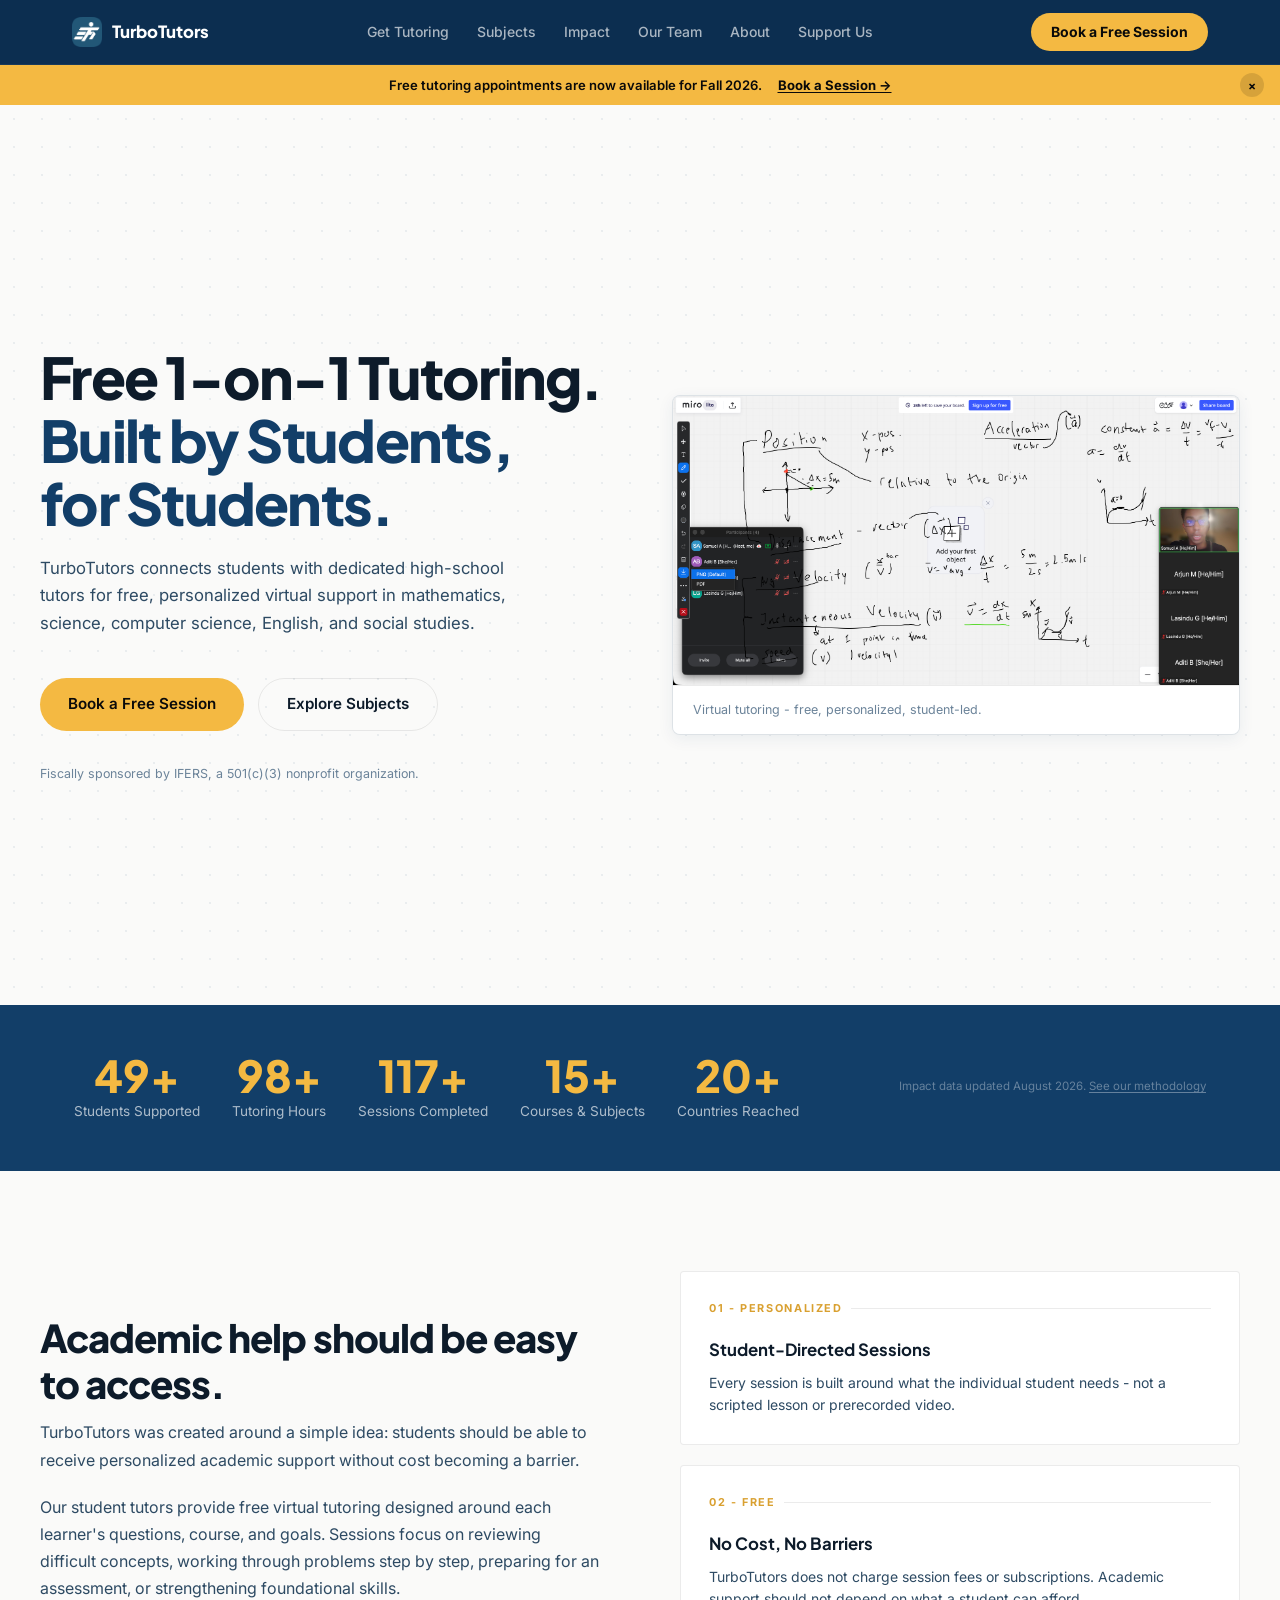
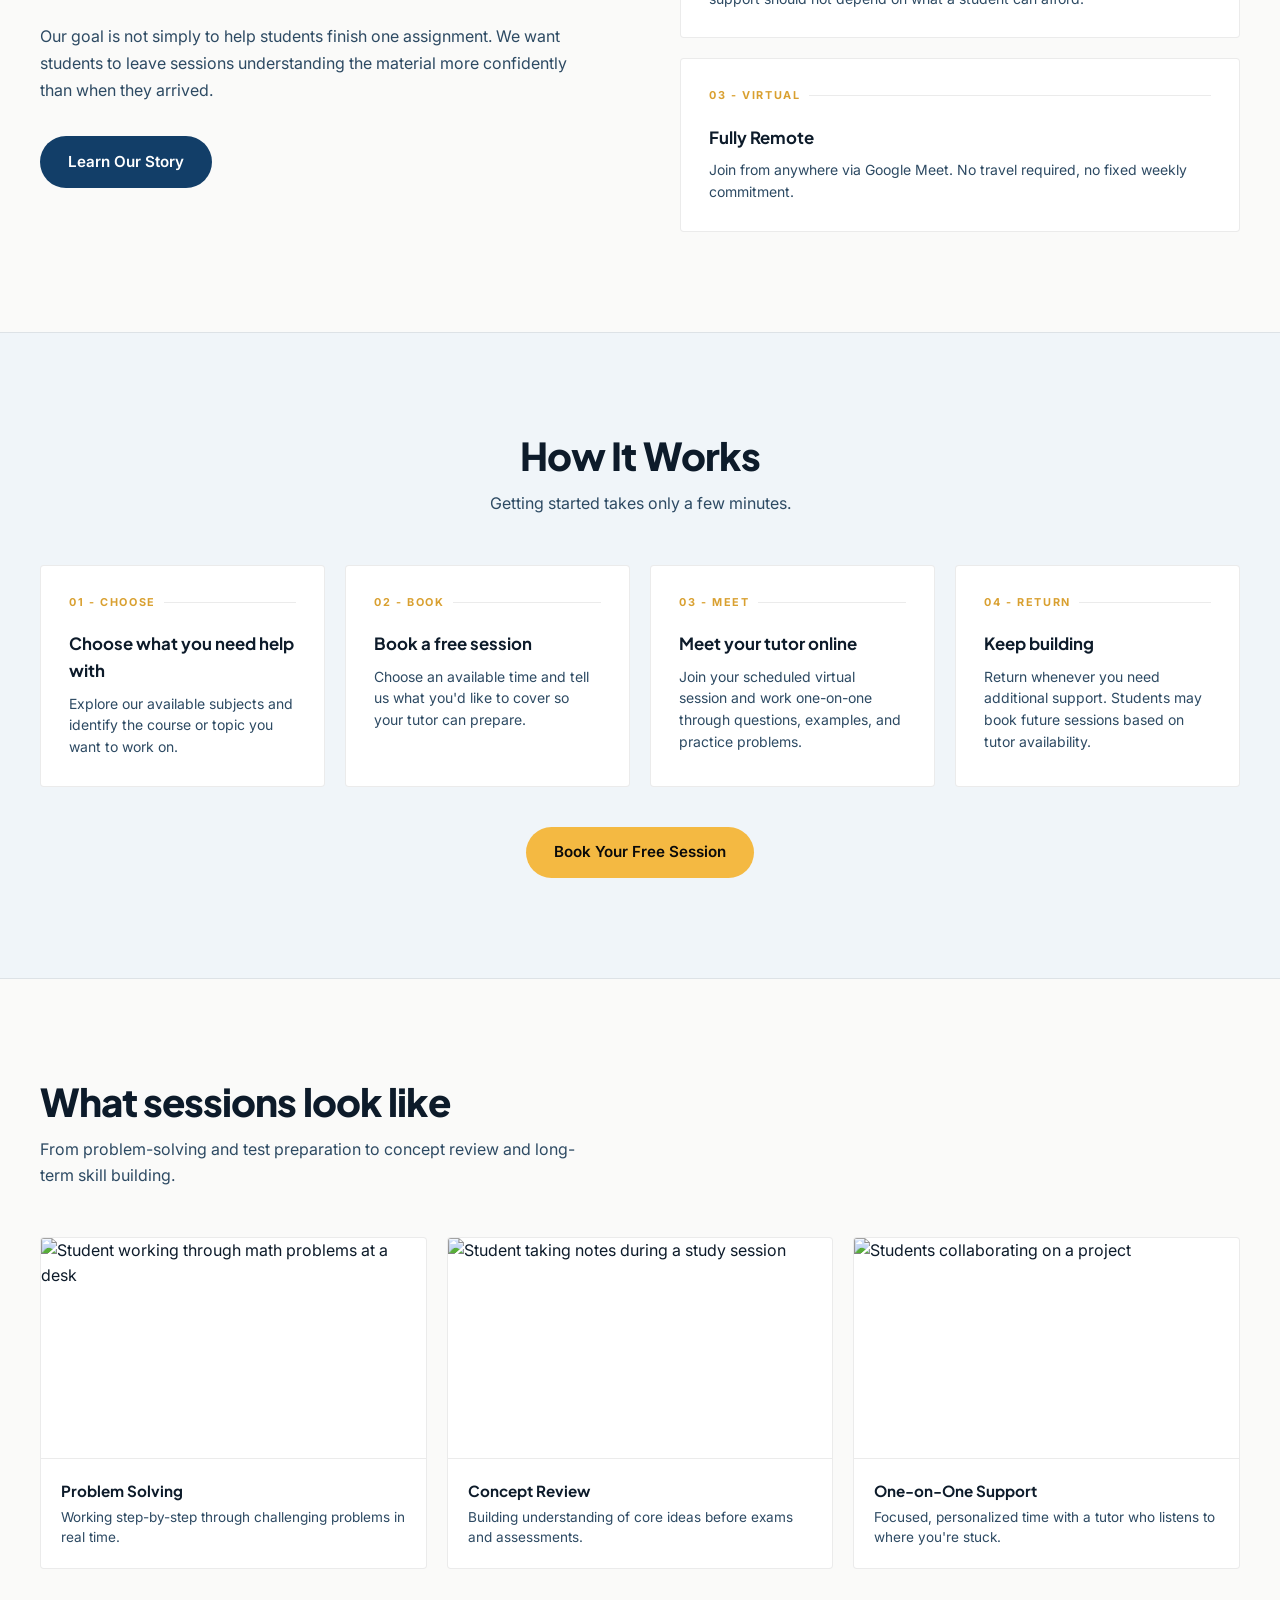
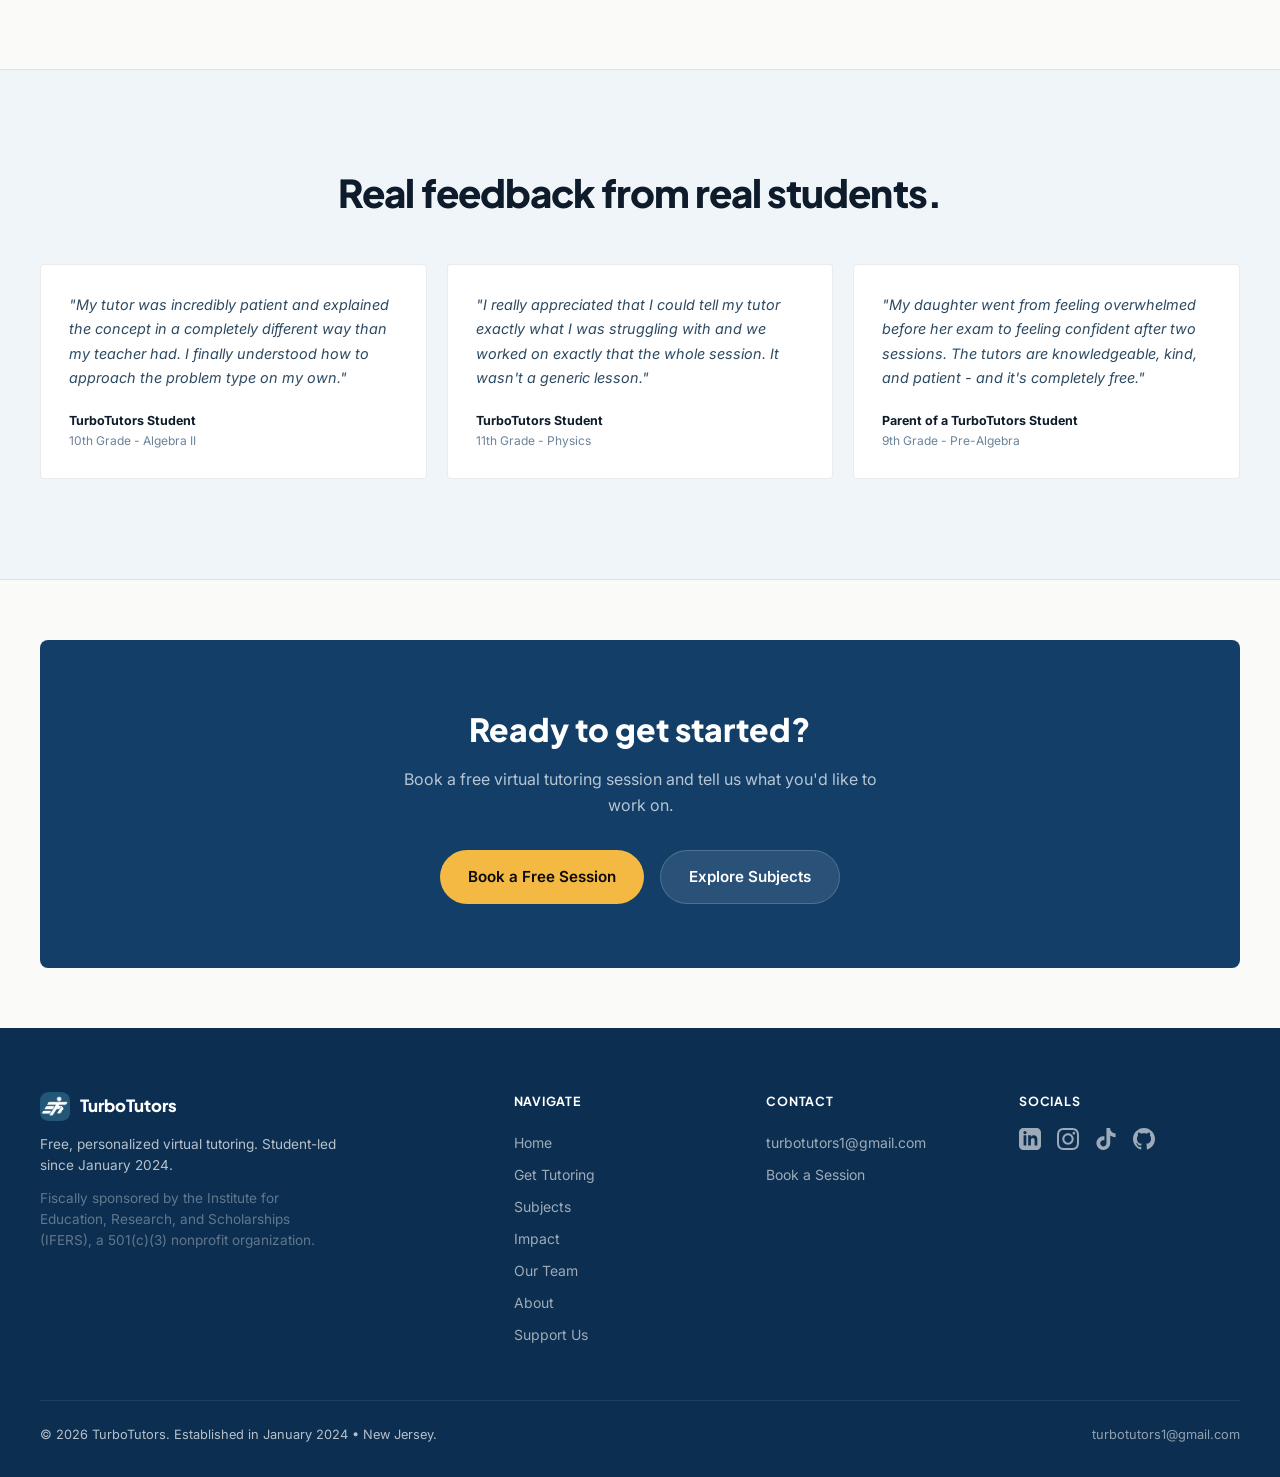
==== index.html @ b07632e7 "feat: update home page" ====
<!DOCTYPE html>
<html lang="en">

<head>
  <meta charset="UTF-8" />
  <meta name="viewport" content="width=device-width, initial-scale=1.0" />
  <title>TurboTutors - Free 1-on-1 Virtual Tutoring for Students</title>
  <meta name="description"
    content="TurboTutors connects students with dedicated high-school tutors for free, personalized virtual support in math, science, CS, English, and social studies. Book a free session today." />
  <link rel="stylesheet" href="styles.css" />
  <link rel="icon" type="image/png" href="logo-rounded.png" />
  <meta name="robots" content="index, follow, max-image-preview:large" />
  <link rel="canonical" href="https://turbotutors.vercel.app/" />
  <meta property="og:title" content="TurboTutors - Free 1-on-1 Virtual Tutoring for Students" />
  <meta property="og:description"
    content="TurboTutors connects students with dedicated high-school tutors for free, personalized virtual support in math, science, CS, English, and social studies. Book a free session today." />
  <meta property="og:url" content="https://turbotutors.vercel.app/" />
  <meta property="og:type" content="website" />
  <meta property="og:image" content="https://turbotutors.vercel.app/logo-rounded.png" />
  <meta name="twitter:card" content="summary" />
  <meta name="twitter:title" content="TurboTutors - Free 1-on-1 Virtual Tutoring for Students" />
  <meta name="twitter:description"
    content="TurboTutors connects students with dedicated high-school tutors for free, personalized virtual support in math, science, CS, English, and social studies. Book a free session today." />
  <meta name="twitter:image" content="https://turbotutors.vercel.app/logo-rounded.png" />
  <meta name="keywords"
    content="free tutoring, virtual tutoring, math tutor, science tutor, student-led tutoring, TurboTutors, non-profit tutoring" />
  <script type="application/ld+json">
  {
    "@context": "https://schema.org",
    "@type": "EducationalOrganization",
    "name": "TurboTutors",
    "url": "https://turbotutors.vercel.app",
    "logo": "https://turbotutors.vercel.app/logo-rounded.png",
    "description": "Free 1-on-1 Virtual Tutoring for Students"
  }
  </script>
  <meta name="google-site-verification" content="ZS9qT9Q0eaQe0GyUdbL14xlJrhSv3LWljfJ9KugIZxM" />
</head>

<body>
  <a href="#main" class="skip-link">Skip to content</a>

  <main id="main">

    <section class="hero">
      <div class="hero-bg-dots" aria-hidden="true"></div>
      <div class="hero-inner container">
        <div class="hero-text-wrap">
          <div class="hero-label">New Jersey &middot; Est. 2024 &middot; Free &middot; Virtual</div>
          <h1 class="hero-title">
            Free 1-on-1 Tutoring.<br>
            <em>Built by Students,<br>for Students.</em>
          </h1>
          <p class="hero-sub">
            TurboTutors connects students with dedicated high-school tutors for free, personalized virtual support in
            mathematics, science, computer science, English, and social studies.
          </p>
          <div class="hero-btns">
            <a href="get-tutoring.html" class="btn btn-primary" id="hero-book-btn">Book a Free Session</a>
            <a href="subjects.html" class="btn btn-outline" id="hero-subjects-btn">Explore Subjects</a>
          </div>
          <p class="hero-trust">
            Fiscally sponsored by IFERS, a 501(c)(3) nonprofit organization.
          </p>
        </div>
        <div class="reveal reveal-delay-1">
          <div class="hero-single-frame">
            <img src="assets/tutoring/tutoring.jpg" alt="Virtual tutoring session" />
            <div class="hero-image-caption">Virtual tutoring - free, personalized, student-led.</div>
          </div>
        </div>
      </div>
    </section>

    <section class="stats-strip" aria-label="Impact statistics">
      <div class="container">
        <div style="display:flex;justify-content:space-around;flex-wrap:wrap;gap:2rem;">
          <div class="stat-item">
            <div class="stat-num" data-target="50" data-suffix="+">50+</div>
            <div class="stat-label">Students Supported</div>
          </div>
          <div class="stat-item">
            <div class="stat-num" data-target="100" data-suffix="+">100+</div>
            <div class="stat-label">Tutoring Hours</div>
          </div>
          <div class="stat-item">
            <div class="stat-num" data-target="120" data-suffix="+">120+</div>
            <div class="stat-label">Sessions Completed</div>
          </div>
          <div class="stat-item">
            <div class="stat-num" data-target="15" data-suffix="+">15+</div>
            <div class="stat-label">Courses &amp; Subjects</div>
          </div>
          <div class="stat-item">
            <div class="stat-num" data-target="20" data-suffix="+">20+</div>
            <div class="stat-label">Countries Reached</div>
          </div>
        </div>
        <p class="stats-updated">Impact data updated August 2026. <a href="impact.html">See our methodology</a></p>
      </div>
    </section>

    <section class="section" aria-labelledby="mission-title">
      <div class="container">
        <div style="display:grid;grid-template-columns:1fr 1fr;gap:5rem;align-items:center;">
          <div class="reveal">
            <div class="section-label">Our Mission</div>
            <h2 class="section-title" id="mission-title">Academic help should be easy to access.</h2>
            <p style="color:var(--text-2);margin-bottom:1.25rem;line-height:1.7;">
              TurboTutors was created around a simple idea: students should be able to receive personalized academic
              support without cost becoming a barrier.
            </p>
            <p style="color:var(--text-2);margin-bottom:1.25rem;line-height:1.7;">
              Our student tutors provide free virtual tutoring designed around each learner's questions, course, and
              goals. Sessions focus on reviewing difficult concepts, working through problems step by step, preparing
              for an assessment, or strengthening foundational skills.
            </p>
            <p style="color:var(--text-2);margin-bottom:2rem;line-height:1.7;">
              Our goal is not simply to help students finish one assignment. We want students to leave sessions
              understanding the material more confidently than when they arrived.
            </p>
            <a href="about.html" class="btn btn-dark" id="mission-about-btn">Learn Our Story</a>
          </div>
          <div class="reveal reveal-delay-1" style="display:flex;flex-direction:column;gap:1.25rem;">
            <div class="card">
              <div class="card-num-header">01 - Personalized</div>
              <h3>Student-Directed Sessions</h3>
              <p>Every session is built around what the individual student needs - not a scripted lesson or prerecorded
                video.</p>
            </div>
            <div class="card">
              <div class="card-num-header">02 - Free</div>
              <h3>No Cost, No Barriers</h3>
              <p>TurboTutors does not charge session fees or subscriptions. Academic support should not depend on what a
                student can afford.</p>
            </div>
            <div class="card">
              <div class="card-num-header">03 - Virtual</div>
              <h3>Fully Remote</h3>
              <p>Join from anywhere via Google Meet. No travel required, no fixed weekly commitment.</p>
            </div>
          </div>
        </div>
      </div>
    </section>

    <section class="section"
      style="background:var(--surface);border-top:1px solid var(--border);border-bottom:1px solid var(--border);"
      aria-labelledby="how-title">
      <div class="container">
        <div class="section-header center reveal">
          <div class="section-label">Process</div>
          <h2 class="section-title" id="how-title">How It Works</h2>
          <p class="section-sub">Getting started takes only a few minutes.</p>
        </div>
        <div class="cards-grid">
          <div class="card reveal">
            <div class="card-num-header">01 - Choose</div>
            <h3>Choose what you need help with</h3>
            <p>Explore our available subjects and identify the course or topic you want to work on.</p>
          </div>
          <div class="card reveal reveal-delay-1">
            <div class="card-num-header">02 - Book</div>
            <h3>Book a free session</h3>
            <p>Choose an available time and tell us what you'd like to cover so your tutor can prepare.</p>
          </div>
          <div class="card reveal reveal-delay-2">
            <div class="card-num-header">03 - Meet</div>
            <h3>Meet your tutor online</h3>
            <p>Join your scheduled virtual session and work one-on-one through questions, examples, and practice
              problems.</p>
          </div>
          <div class="card reveal reveal-delay-3">
            <div class="card-num-header">04 - Return</div>
            <h3>Keep building</h3>
            <p>Return whenever you need additional support. Students may book future sessions based on tutor
              availability.</p>
          </div>
        </div>
        <div style="text-align:center;margin-top:2.5rem;" class="reveal">
          <a href="get-tutoring.html" class="btn btn-primary" id="how-book-btn">Book Your Free Session</a>
        </div>
      </div>
    </section>

    <section class="section" aria-labelledby="gallery-title">
      <div class="container">
        <div class="section-header reveal">
          <div class="section-label">Learning in Action</div>
          <h2 class="section-title" id="gallery-title">What sessions look like</h2>
          <p class="section-sub">From problem-solving and test preparation to concept review and long-term skill
            building.</p>
        </div>
        <div class="gallery-grid">
          <div class="gallery-item reveal">
            <img src="https://images.unsplash.com/photo-1503676260728-1c00da094a0b?w=700&q=80&fit=crop"
              alt="Student working through math problems at a desk" />
            <div class="gallery-caption">
              <h4>Problem Solving</h4>
              <p>Working step-by-step through challenging problems in real time.</p>
            </div>
          </div>
          <div class="gallery-item reveal reveal-delay-1">
            <img src="https://images.unsplash.com/photo-1434030216411-0b793f4b4173?w=700&q=80&fit=crop"
              alt="Student taking notes during a study session" />
            <div class="gallery-caption">
              <h4>Concept Review</h4>
              <p>Building understanding of core ideas before exams and assessments.</p>
            </div>
          </div>
          <div class="gallery-item reveal reveal-delay-2">
            <img src="https://images.unsplash.com/photo-1571019613454-1cb2f99b2d8b?w=700&q=80&fit=crop"
              alt="Students collaborating on a project" />
            <div class="gallery-caption">
              <h4>One-on-One Support</h4>
              <p>Focused, personalized time with a tutor who listens to where you're stuck.</p>
            </div>
          </div>
        </div>
      </div>
    </section>

    <section class="section"
      style="background:var(--surface);border-top:1px solid var(--border);border-bottom:1px solid var(--border);"
      aria-labelledby="testimonials-title">
      <div class="container">
        <div class="section-header center reveal">
          <div class="section-label">What Students Say</div>
          <h2 class="section-title" id="testimonials-title">Real feedback from real students.</h2>
        </div>
        <div style="display:grid;grid-template-columns:repeat(auto-fill,minmax(300px,1fr));gap:1.25rem;">
          <div class="card reveal">
            <p style="font-size:0.9rem;color:var(--text-2);line-height:1.7;font-style:italic;margin-bottom:1.25rem;">"My
              tutor was incredibly patient and explained the concept in a completely different way than my teacher had.
              I finally understood how to approach the problem type on my own."</p>
            <div style="font-size:0.78rem;font-weight:700;color:var(--text);">TurboTutors Student</div>
            <div style="font-size:0.75rem;color:var(--text-muted);">10th Grade - Algebra II</div>
          </div>
          <div class="card reveal reveal-delay-1">
            <p style="font-size:0.9rem;color:var(--text-2);line-height:1.7;font-style:italic;margin-bottom:1.25rem;">"I
              really appreciated that I could tell my tutor exactly what I was struggling with and we worked on exactly
              that the whole session. It wasn't a generic lesson."</p>
            <div style="font-size:0.78rem;font-weight:700;color:var(--text);">TurboTutors Student</div>
            <div style="font-size:0.75rem;color:var(--text-muted);">11th Grade - Physics</div>
          </div>
          <div class="card reveal reveal-delay-2">
            <p style="font-size:0.9rem;color:var(--text-2);line-height:1.7;font-style:italic;margin-bottom:1.25rem;">"My
              daughter went from feeling overwhelmed before her exam to feeling confident after two sessions. The tutors
              are knowledgeable, kind, and patient - and it's completely free."</p>
            <div style="font-size:0.78rem;font-weight:700;color:var(--text);">Parent of a TurboTutors Student</div>
            <div style="font-size:0.75rem;color:var(--text-muted);">9th Grade - Pre-Algebra</div>
          </div>
        </div>
      </div>
    </section>

    <section class="section-sm" aria-labelledby="cta-title">
      <div class="container">
        <div class="cta-banner reveal">
          <h2 id="cta-title">Ready to get started?</h2>
          <p>Book a free virtual tutoring session and tell us what you'd like to work on.</p>
          <div style="display:flex;gap:1rem;justify-content:center;flex-wrap:wrap;">
            <a href="get-tutoring.html" class="btn btn-primary" id="cta-book-btn">Book a Free Session</a>
            <a href="subjects.html" class="btn btn-ghost" id="cta-subjects-btn">Explore Subjects</a>
          </div>
        </div>
      </div>
    </section>

  </main>

  <script src="components.js" defer></script>
</body>

</html>
---- styles.css ----
@import url('https://fonts.googleapis.com/css2?family=Inter:wght@300;400;500;600;700&family=Plus+Jakarta+Sans:ital,wght@0,400;0,500;0,600;0,700;0,800;1,400&display=swap');

:root {
  --bg:          #FAFAF9;
  --bg-card:     #FFFFFF;
  --bg-nav:      #0C2E50;
  --surface:     #F0F5F9;
  --border:      rgba(0,0,0,0.08);
  --text:        #0D1B2A;
  --text-2:      #2D4A63;
  --text-muted:  #6B8399;
  --accent:      #F4B942;
  --accent-dark: #D9A030;
  --accent-bg:   rgba(244,185,66,0.10);
  --navy:        #123E68;
  --navy-dark:   #0C2E50;
  --blue:        #286583;
  --nav-text:    #FFFFFF;
  --nav-link:    rgba(255,255,255,0.65);
  --shadow-sm:   0 1px 3px rgba(18,62,104,0.04);
  --shadow-md:   0 4px 16px rgba(18,62,104,0.07);
  --radius-sm:   4px;
  --radius-md:   6px;
  --radius-lg:   8px;
  --radius-pill: 999px;
  --ease:        cubic-bezier(0.16,1,0.3,1);
  --font-head:   'Plus Jakarta Sans', system-ui, sans-serif;
  --font-body:   'Inter', system-ui, sans-serif;
}

*,*::before,*::after { box-sizing: border-box; margin: 0; padding: 0; }
html { scroll-behavior: smooth; -webkit-font-smoothing: antialiased; }
body {
  font-family: var(--font-body);
  background: var(--bg);
  color: var(--text);
  line-height: 1.6;
  overflow-x: hidden;
}
img { display: block; max-width: 100%; }
a { color: inherit; text-decoration: none; }
button { font-family: inherit; cursor: pointer; border: none; background: none; }
ul { list-style: none; }

::selection { background: var(--accent); color: #fff; }

::-webkit-scrollbar { width: 6px; }
::-webkit-scrollbar-track { background: var(--bg); }
::-webkit-scrollbar-thumb { background: var(--surface); border-radius: 6px; }

.skip-link {
  position: absolute; top: -999px; left: 20px;
  background: var(--accent); color: #fff;
  padding: 0.6rem 1.2rem; border-radius: var(--radius-sm);
  font-weight: 600; z-index: 9999;
}
.skip-link:focus { top: 16px; }

.announce-banner {
  background: var(--accent); color: #0A0A0A;
  text-align: center; padding: 0.6rem 2rem;
  font-size: 0.82rem; font-weight: 600;
  display: flex; align-items: center; justify-content: center; gap: 1rem;
  position: relative; z-index: 200;
}
.announce-banner a {
  color: #0A0A0A; text-decoration: underline; text-underline-offset: 2px;
  font-weight: 700;
}
.announce-banner-close {
  position: absolute; right: 1rem;
  width: 24px; height: 24px; border-radius: 50%;
  background: rgba(0,0,0,0.12);
  display: flex; align-items: center; justify-content: center;
  font-size: 0.75rem; cursor: pointer; border: none;
  color: #0A0A0A; font-weight: 700;
  transition: background 0.2s;
}
.announce-banner-close:hover { background: rgba(0,0,0,0.22); }
.announce-banner.hidden { display: none; }

header {
  position: sticky; top: 0; z-index: 100;
  background: var(--bg-nav);
  border-bottom: 1px solid rgba(255,255,255,0.06);
}
.nav-inner {
  max-width: 1200px; margin: 0 auto;
  padding: 0 2rem;
  height: 64px;
  display: flex; align-items: center; justify-content: space-between; gap: 2rem;
}
.logo {
  display: flex; align-items: center; gap: 10px;
  font-family: var(--font-head); font-weight: 800; font-size: 1.05rem;
  color: var(--nav-text);
}
.logo img { width: 30px; height: 30px; object-fit: contain; }

.nav-links {
  display: flex; align-items: center; gap: 1.75rem;
}
.nav-links a {
  color: var(--nav-link); font-size: 0.875rem; font-weight: 500;
  transition: color 0.2s;
}
.nav-links a:hover, .nav-links a.active { color: var(--nav-text); }

.nav-actions { display: flex; align-items: center; gap: 0.75rem; }

.btn-nav {
  padding: 0.5rem 1.25rem;
  background: var(--accent); color: #0A0A0A;
  border-radius: var(--radius-pill);
  font-size: 0.875rem; font-weight: 700;
  transition: background 0.2s, transform 0.2s var(--ease);
}
.btn-nav:hover { background: var(--accent-dark); transform: translateY(-1px); }

.hamburger {
  display: none; flex-direction: column; gap: 4px; padding: 4px;
}
.hamburger span {
  display: block; width: 22px; height: 2px;
  background: var(--nav-text); border-radius: 2px;
  transition: transform 0.3s var(--ease), opacity 0.2s;
}

.mobile-nav {
  display: flex;
  position: fixed; top: 64px; left: 0; right: 0; bottom: 0;
  background: var(--bg-nav); z-index: 99;
  padding: 2rem; flex-direction: column; gap: 1.5rem;
  transform: translateX(100%); transition: transform 0.35s var(--ease);
  visibility: hidden;
}
.mobile-nav.open { transform: translateX(0); visibility: visible; }
.mobile-nav a {
  color: var(--nav-link); font-size: 1.3rem; font-weight: 600;
  padding: 0.5rem 0; border-bottom: 1px solid rgba(255,255,255,0.06);
}
.mobile-nav a:hover { color: var(--nav-text); }

.btn {
  display: inline-flex; align-items: center; gap: 8px;
  padding: 0.85rem 1.75rem; border-radius: var(--radius-pill);
  font-family: var(--font-body); font-size: 0.95rem; font-weight: 600;
  transition: transform 0.2s var(--ease), box-shadow 0.2s;
}
.btn-primary { background: var(--accent); color: #0A0A0A; }
.btn-primary:hover { background: var(--accent-dark); transform: translateY(-2px); box-shadow: 0 8px 24px rgba(244,185,66,0.28); }
.btn-outline { background: transparent; color: var(--text); border: 1.5px solid var(--border); }
.btn-outline:hover { border-color: var(--text); transform: translateY(-2px); }
.btn-dark { background: var(--navy); color: #fff; }
.btn-dark:hover { background: var(--navy-dark); transform: translateY(-2px); }
.btn-ghost { background: rgba(255,255,255,0.10); color: #fff; border: 1px solid rgba(255,255,255,0.18); }
.btn-ghost:hover { background: rgba(255,255,255,0.18); transform: translateY(-1px); }

.hero {
  min-height: 100vh;
  display: flex; align-items: center;
  padding: 100px 2rem 80px;
  position: relative; overflow: hidden;
  background: var(--bg);
}
.hero-bg-dots {
  position: absolute; inset: 0; z-index: 0;
  background-image: radial-gradient(circle, rgba(18,62,104,0.07) 1px, transparent 1px);
  background-size: 28px 28px;
}
.hero-inner {
  max-width: 1200px; margin: 0 auto; width: 100%;
  display: grid; grid-template-columns: 1fr 1fr; gap: 4rem; align-items: center;
  position: relative; z-index: 1;
}
.hero-label {
  display: none;
}
.hero-title {
  font-family: var(--font-head); font-size: clamp(2.6rem, 4.5vw, 4rem);
  font-weight: 800; line-height: 1.1; letter-spacing: -0.03em;
  margin-bottom: 1.25rem;
}
.hero-title em { font-style: normal; color: var(--navy); }
.hero-sub {
  font-size: 1.05rem; color: var(--text-2); line-height: 1.65;
  max-width: 480px; margin-bottom: 2.5rem;
}
.hero-btns { display: flex; gap: 0.85rem; flex-wrap: wrap; }

.hero-trust {
  margin-top: 2rem;
  font-size: 0.78rem;
  color: var(--text-muted);
  line-height: 1.8;
}

.hero-image-wrap {
  position: relative;
}
.hero-single-frame {
  border: 1px solid var(--border);
  border-radius: var(--radius-lg);
  overflow: hidden;
  background: var(--surface);
  box-shadow: var(--shadow-md);
}
.hero-single-frame img {
  width: 100%; height: auto;
  display: block;
}
.hero-image-caption {
  padding: 0.875rem 1.25rem;
  border-top: 1px solid var(--border);
  font-size: 0.78rem;
  color: var(--text-muted);
  background: var(--bg-card);
}

.stats-strip {
  background: var(--navy); color: #fff;
  padding: 3rem 2rem;
}
.stats-strip .container { display: flex; justify-content: space-around; flex-wrap: wrap; gap: 2rem; }
.stat-item { text-align: center; }
.stat-num {
  font-family: var(--font-head); font-size: 2.75rem; font-weight: 800; line-height: 1;
  color: var(--accent); margin-bottom: 0.25rem;
}
.stat-label { font-size: 0.85rem; opacity: 0.65; }
.stats-updated {
  text-align: center;
  margin-top: 1.5rem;
  font-size: 0.72rem;
  opacity: 0.35;
}
.stats-updated a { color: inherit; text-decoration: underline; text-underline-offset: 2px; }

.section { padding: 100px 2rem; }
.section-sm { padding: 60px 2rem; }
.container { max-width: 1200px; margin: 0 auto; }

.section-label {
  display: none;
}
.section-title {
  font-family: var(--font-head); font-size: clamp(1.8rem, 3vw, 2.6rem);
  font-weight: 800; line-height: 1.2; letter-spacing: -0.025em;
  margin-bottom: 0.75rem;
}
.section-title em { font-style: normal; color: var(--navy); }
.section-sub {
  font-size: 1rem; color: var(--text-2); line-height: 1.6; max-width: 560px;
}
.section-header { margin-bottom: 3rem; }
.section-header.center { text-align: center; }
.section-header.center .section-sub { margin: 0 auto; }

.cards-grid {
  display: grid; grid-template-columns: repeat(auto-fill, minmax(280px, 1fr));
  gap: 1.25rem;
}
.card {
  background: var(--bg-card); border: 1px solid var(--border);
  border-radius: var(--radius-sm); padding: 1.75rem;
  transition: border-color 0.2s var(--ease);
}
.card:hover { border-color: var(--navy); }
.card h3 {
  font-family: var(--font-head); font-size: 1.05rem; font-weight: 700; margin-bottom: 0.5rem;
}
.card p { font-size: 0.875rem; color: var(--text-2); line-height: 1.55; }

.card-num-header {
  font-family: var(--font-body);
  font-size: 0.68rem; font-weight: 700; letter-spacing: 0.15em;
  color: var(--accent-dark); margin-bottom: 1.25rem;
  text-transform: uppercase;
  display: flex; align-items: center; gap: 8px;
}
.card-num-header::after {
  content: '';
  flex-grow: 1; height: 1px; background: var(--border);
}

.card-img-top {
  width: 100%; height: 160px; object-fit: cover;
  border-radius: var(--radius-sm) var(--radius-sm) 0 0;
  margin-bottom: 1.5rem;
  margin: -1.75rem -1.75rem 1.5rem;
  width: calc(100% + 3.5rem);
}

.subject-card {
  background: var(--bg-card); border: 1px solid var(--border);
  border-radius: var(--radius-sm); overflow: hidden;
  transition: border-color 0.2s var(--ease);
  display: flex; flex-direction: column;
}
.subject-card:hover { border-color: var(--navy); }
.subject-card-img {
  height: 180px; overflow: hidden; background: var(--surface);
  position: relative;
}
.subject-card-img img {
  width: 100%; height: 100%; object-fit: cover;
  transition: transform 0.4s var(--ease);
}
.subject-card:hover .subject-card-img img { transform: scale(1.04); }
.subject-card-body { padding: 1.75rem; flex: 1; display: flex; flex-direction: column; }
.subject-title {
  font-family: var(--font-head); font-size: 1.05rem; font-weight: 700;
  margin-bottom: 0.5rem; color: var(--text);
}
.subject-desc {
  font-size: 0.875rem; color: var(--text-2); line-height: 1.55;
  margin-bottom: 1.25rem; flex: 1;
}
.subject-list {
  font-size: 0.82rem; color: var(--text-muted);
  margin-bottom: 1.5rem;
  display: flex; flex-wrap: wrap; gap: 0.35rem;
}
.subject-list li {
  background: var(--surface);
  border: 1px solid var(--border);
  border-radius: var(--radius-pill);
  padding: 2px 10px;
  font-weight: 500;
}
.subject-cta {
  font-size: 0.85rem; font-weight: 600; color: var(--navy);
  display: inline-flex; align-items: center; gap: 5px;
  transition: gap 0.2s var(--ease);
}
.subject-cta:hover { gap: 8px; }

.team-grid {
  display: grid; grid-template-columns: repeat(auto-fill, minmax(260px, 1fr)); gap: 1.25rem;
}
.team-card {
  background: var(--bg-card); border: 1px solid var(--border);
  border-radius: var(--radius-sm); padding: 1.75rem;
  transition: border-color 0.2s var(--ease);
}
.team-card:hover { border-color: var(--navy); }
.team-initials {
  width: 48px; height: 48px; border-radius: var(--radius-sm);
  background: var(--accent-bg); border: 1px solid var(--accent);
  color: var(--accent-dark); font-family: var(--font-head);
  font-weight: 800; font-size: 0.95rem;
  display: flex; align-items: center; justify-content: center;
  margin-bottom: 1.25rem;
  letter-spacing: 0.05em; text-transform: uppercase;
}
.team-card h3 {
  font-family: var(--font-head); font-size: 1.05rem; font-weight: 700; margin-bottom: 0.3rem;
}
.team-image-wrap {
  width: 100%; aspect-ratio: 3 / 2; border-radius: var(--radius-sm);
  background: var(--surface); margin-bottom: 1.25rem; overflow: hidden;
}
.team-image-wrap img {
  width: 100%; height: 100%; object-fit: cover; object-position: center;
}
.team-flex-centered {
  display: flex; flex-wrap: wrap; justify-content: center; gap: 1.25rem; margin-bottom: 1.25rem;
}
.team-flex-centered .team-card {
  flex: 1 1 300px; max-width: 420px;
}
.team-card .role-tag {
  font-size: 0.72rem; font-weight: 700; color: var(--blue); text-transform: uppercase;
  letter-spacing: 0.05em; margin-bottom: 0.875rem; display: block;
}
.team-card p { font-size: 0.85rem; color: var(--text-2); line-height: 1.5; margin-bottom: 1rem; }
.team-skills { display: flex; flex-wrap: wrap; gap: 5px; margin-bottom: 0.75rem; }
.skill-chip {
  background: var(--surface); color: var(--text-2);
  border-radius: var(--radius-pill); padding: 2px 10px; font-size: 0.7rem; font-weight: 600;
}
.impact-chips { display: flex; flex-wrap: wrap; gap: 5px; }
.impact-chip {
  background: var(--accent-bg); color: var(--accent-dark); border: 1px solid var(--accent);
  border-radius: var(--radius-pill); padding: 2px 10px; font-size: 0.7rem; font-weight: 700;
}
.tutor-item {
  background: var(--bg-card); border: 1px solid var(--border); border-radius: var(--radius-sm);
  padding: 1rem 1.25rem; font-family: var(--font-head); font-weight: 600; text-align: center;
  transition: border-color 0.2s var(--ease), transform 0.2s var(--ease);
}
.tutor-item:hover {
  border-color: var(--navy); transform: translateY(-2px);
}

.faq-list { max-width: 720px; margin: 0 auto; }
.faq-item { border-bottom: 1px solid var(--border); }
.faq-q {
  width: 100%; text-align: left; padding: 1.25rem 0;
  display: flex; justify-content: space-between; align-items: center;
  font-family: var(--font-head); font-size: 1rem; font-weight: 600; color: var(--text);
}
.faq-q .faq-icon { font-size: 1.25rem; color: var(--text-muted); transition: transform 0.3s var(--ease); }
.faq-item.open .faq-icon { transform: rotate(45deg); }
.faq-a { overflow: hidden; max-height: 0; transition: max-height 0.4s var(--ease); }
.faq-a p { padding: 0 0 1.25rem; font-size: 0.9rem; color: var(--text-2); line-height: 1.6; max-width: none; }
.faq-a a { color: var(--navy); font-weight: 600; }

.cta-banner {
  background: var(--navy); color: #fff;
  border-radius: var(--radius-lg); padding: 4rem;
  text-align: center;
}
.cta-banner h2 { font-family: var(--font-head); font-size: 2rem; font-weight: 800; margin-bottom: 0.75rem; }
.cta-banner p { opacity: 0.7; max-width: 500px; margin: 0 auto 2rem; line-height: 1.6; }

.page-header {
  padding: 80px 2rem 60px;
  background: var(--bg);
  border-bottom: 1px solid var(--border);
}
.page-header .container { max-width: 1200px; margin: 0 auto; }
.page-header h1 { font-family: var(--font-head); font-size: clamp(2rem,4vw,3rem); font-weight: 800; margin-bottom: 0.5rem; }
.page-header p { font-size: 1.05rem; color: var(--text-2); max-width: 560px; line-height: 1.6; }

.page-header-dark {
  padding: 80px 2rem 60px;
  background: var(--navy); color: #fff;
}
.page-header-dark h1 { font-family: var(--font-head); font-size: clamp(2rem,4vw,3rem); font-weight: 800; margin-bottom: 0.5rem; }
.page-header-dark p { font-size: 1.05rem; color: rgba(255,255,255,0.7); max-width: 560px; line-height: 1.6; }
.page-header-dark .hero-label { border-color: rgba(244,185,66,0.5); }

.breadcrumb {
  display: flex; align-items: center; gap: 0.5rem;
  font-size: 0.78rem; color: var(--text-muted); margin-bottom: 1.5rem;
}
.breadcrumb a { color: var(--text-muted); transition: color 0.2s; }
.breadcrumb a:hover { color: var(--text); }
.breadcrumb-dark { color: rgba(255,255,255,0.4); }
.breadcrumb-dark a { color: rgba(255,255,255,0.4); }
.breadcrumb-dark a:hover { color: rgba(255,255,255,0.8); }

.info-strip {
  display: grid; grid-template-columns: repeat(4, 1fr);
  background: var(--bg-card); border: 1px solid var(--border);
  border-radius: var(--radius-lg); overflow: hidden;
  margin-bottom: 3rem;
}
.info-strip-item {
  padding: 1.25rem 1.5rem;
  border-right: 1px solid var(--border);
}
.info-strip-item:last-child { border-right: none; }
.info-strip-label {
  font-size: 0.68rem; text-transform: uppercase; letter-spacing: 0.07em;
  color: var(--text-muted); font-weight: 700; margin-bottom: 0.3rem;
}
.info-strip-value {
  font-family: var(--font-head); font-size: 1rem; font-weight: 700; color: var(--text);
}

.calendly-wrap {
  border: 1px solid var(--border); border-radius: var(--radius-lg);
  overflow: hidden; background: var(--bg-card);
}

.timeline { position: relative; padding-left: 2rem; }
.timeline::before {
  content: ''; position: absolute; left: 7px; top: 8px; bottom: 8px;
  width: 2px; background: var(--border);
}
.timeline-item { position: relative; padding-bottom: 2.5rem; }
.timeline-item::before {
  content: ''; position: absolute; left: calc(-2rem + 1px); top: 7px;
  width: 14px; height: 14px; border-radius: 50%;
  background: var(--bg); border: 3px solid var(--accent);
  box-sizing: border-box;
}
.timeline-item:hover::before { background: var(--accent); }
.timeline-date {
  font-size: 0.75rem; font-weight: 700; text-transform: uppercase;
  letter-spacing: 0.06em; color: var(--accent-dark); margin-bottom: 0.25rem;
}
.timeline-item h4 { font-family: var(--font-head); font-size: 1.05rem; font-weight: 700; margin-bottom: 0.4rem; }
.timeline-item p { font-size: 0.875rem; color: var(--text-2); line-height: 1.55; max-width: 580px; }

.fiscal-notice {
  background: var(--surface); border: 1px solid var(--border);
  border-left: 3px solid var(--blue); border-radius: var(--radius-md);
  padding: 1.25rem 1.5rem;
  font-size: 0.875rem; color: var(--text-2); line-height: 1.65;
}
.fiscal-notice strong { color: var(--text); }

.method-row {
  background: var(--bg-card); border: 1px solid var(--border);
  border-radius: var(--radius-md); padding: 1.5rem;
  margin-bottom: 0.75rem;
  display: flex; gap: 1.25rem; align-items: flex-start;
}
.method-dot {
  width: 8px; height: 8px; border-radius: 50%;
  background: var(--navy); flex-shrink: 0; margin-top: 0.45rem;
}
.method-row h4 { font-family: var(--font-head); font-size: 0.95rem; font-weight: 700; margin-bottom: 0.25rem; }
.method-row p { font-size: 0.85rem; color: var(--text-2); line-height: 1.55; }

.bar-row { margin-bottom: 1.25rem; }
.bar-label-row { display: flex; justify-content: space-between; margin-bottom: 0.4rem; }
.bar-label { font-size: 0.875rem; font-weight: 600; color: var(--text); }
.bar-val { font-size: 0.875rem; color: var(--text-muted); }
.bar-bg { height: 8px; background: var(--surface); border-radius: 10px; overflow: hidden; }
.bar-fill { height: 100%; border-radius: 10px; background: var(--navy); }
.bar-fill.gold { background: var(--accent-dark); }
.bar-fill.blue { background: var(--blue); }
.bar-fill.muted { background: var(--text-muted); }

.support-fund-grid {
  display: grid; grid-template-columns: repeat(auto-fill, minmax(240px, 1fr)); gap: 1.25rem;
}
.fund-card {
  background: rgba(255,255,255,0.06); border: 1px solid rgba(255,255,255,0.1);
  border-radius: var(--radius-sm); padding: 1.75rem;
  transition: border-color 0.2s var(--ease);
}
.fund-card:hover { border-color: var(--accent); }
.fund-card-img {
  width: 100%; height: 100px; object-fit: cover;
  border-radius: var(--radius-sm); margin-bottom: 1.25rem;
  filter: brightness(0.7);
}
.fund-card h3 { font-family: var(--font-head); font-size: 1rem; font-weight: 700; color: #fff; margin-bottom: 0.4rem; }
.fund-card p { font-size: 0.85rem; color: rgba(255,255,255,0.6); line-height: 1.55; }

.gallery-grid {
  display: grid; grid-template-columns: repeat(3, 1fr); gap: 1.25rem;
}
.gallery-item {
  background: var(--bg-card); border: 1px solid var(--border);
  border-radius: var(--radius-sm); overflow: hidden;
  transition: border-color 0.2s var(--ease);
}
.gallery-item img {
  width: 100%; height: 220px; object-fit: cover;
  transition: transform 0.4s var(--ease);
}
.gallery-item:hover { border-color: var(--navy); }
.gallery-item:hover img { transform: scale(1.03); }
.gallery-caption { padding: 1.25rem; border-top: 1px solid var(--border); }
.gallery-caption h4 { font-family: var(--font-head); font-size: 0.95rem; font-weight: 700; margin-bottom: 0.25rem; }
.gallery-caption p { font-size: 0.85rem; color: var(--text-2); line-height: 1.5; }

footer {
  background: var(--bg-nav); color: rgba(255,255,255,0.7);
  padding: 4rem 2rem 2rem;
}
.footer-inner {
  max-width: 1200px; margin: 0 auto;
  display: grid; grid-template-columns: 2fr 1fr 1fr 1fr; gap: 2rem; margin-bottom: 3rem;
}
.footer-brand { display: flex; flex-direction: column; gap: 0.75rem; }
.footer-brand .logo { font-size: 1.05rem; }
.footer-brand p { font-size: 0.85rem; line-height: 1.55; max-width: 300px; }
.footer-sponsor { font-size: 0.75rem; color: rgba(255,255,255,0.35); line-height: 1.6; max-width: 280px; }
.footer-col h4 {
  font-family: var(--font-head); font-size: 0.78rem; font-weight: 700; text-transform: uppercase;
  letter-spacing: 0.06em; color: #fff; margin-bottom: 1rem;
}
.footer-col a {
  display: block; font-size: 0.875rem; padding: 0.3rem 0;
  transition: color 0.2s; color: rgba(255,255,255,0.6);
}
.footer-col a:hover { color: var(--accent); }
.social-links { display: flex; gap: 1rem; margin-top: 0.5rem; }
.social-links a { display: inline-flex; padding: 0; transition: color 0.2s, transform 0.2s; }
.social-links a:hover { transform: translateY(-2px); }
.social-links svg { width: 22px; height: 22px; fill: currentColor; }
.footer-bottom {
  max-width: 1200px; margin: 0 auto;
  border-top: 1px solid rgba(255,255,255,0.08); padding-top: 1.5rem;
  display: flex; justify-content: space-between; align-items: center; font-size: 0.8rem; flex-wrap: wrap; gap: 1rem;
}
.footer-bottom a { transition: color 0.2s; color: rgba(255,255,255,0.55); }
.footer-bottom a:hover { color: var(--accent); }

.reveal {
  opacity: 1; transform: none;
}
.reveal.visible { opacity: 1; transform: none; }
.reveal-delay-1 { transition-delay: 0.08s; }
.reveal-delay-2 { transition-delay: 0.16s; }
.reveal-delay-3 { transition-delay: 0.24s; }

.pill-tag {
  background: var(--accent-bg); color: var(--accent-dark);
  border: 1px solid var(--accent); border-radius: var(--radius-pill);
  padding: 2px 10px; font-size: 0.7rem; font-weight: 700; text-transform: uppercase;
}
.pill-neutral {
  background: var(--surface); color: var(--text-2); border-color: var(--border);
}

.sr-only {
  position: absolute; width: 1px; height: 1px; padding: 0;
  margin: -1px; overflow: hidden; clip: rect(0,0,0,0);
  white-space: nowrap; border-width: 0;
}

@media (max-width: 900px) {
  .hero-inner { grid-template-columns: 1fr; gap: 2.5rem; }
  .hero-title { font-size: 2.5rem; }
  .footer-inner { grid-template-columns: 1fr 1fr; }
  .info-strip { grid-template-columns: repeat(2, 1fr); }
  .info-strip-item:nth-child(2) { border-right: none; }
  .gallery-grid { grid-template-columns: 1fr 1fr; }
}
@media (max-width: 640px) {
  .nav-links { display: none; }
  .hamburger { display: flex; }
  .section { padding: 60px 1.25rem; }
  .hero { padding: 90px 1.25rem 60px; }
  .cta-banner { padding: 2.5rem 1.5rem; }
  .footer-inner { grid-template-columns: 1fr; }
  .cards-grid, .team-grid, .support-fund-grid { grid-template-columns: 1fr; }
  .stats-strip .container { flex-direction: column; align-items: center; }
  .gallery-grid { grid-template-columns: 1fr; }
  .info-strip { grid-template-columns: 1fr 1fr; }
}

@media (prefers-reduced-motion: reduce) {
  *, *::before, *::after {
    animation-duration: 0.01ms !important;
    transition-duration: 0.01ms !important;
  }
}
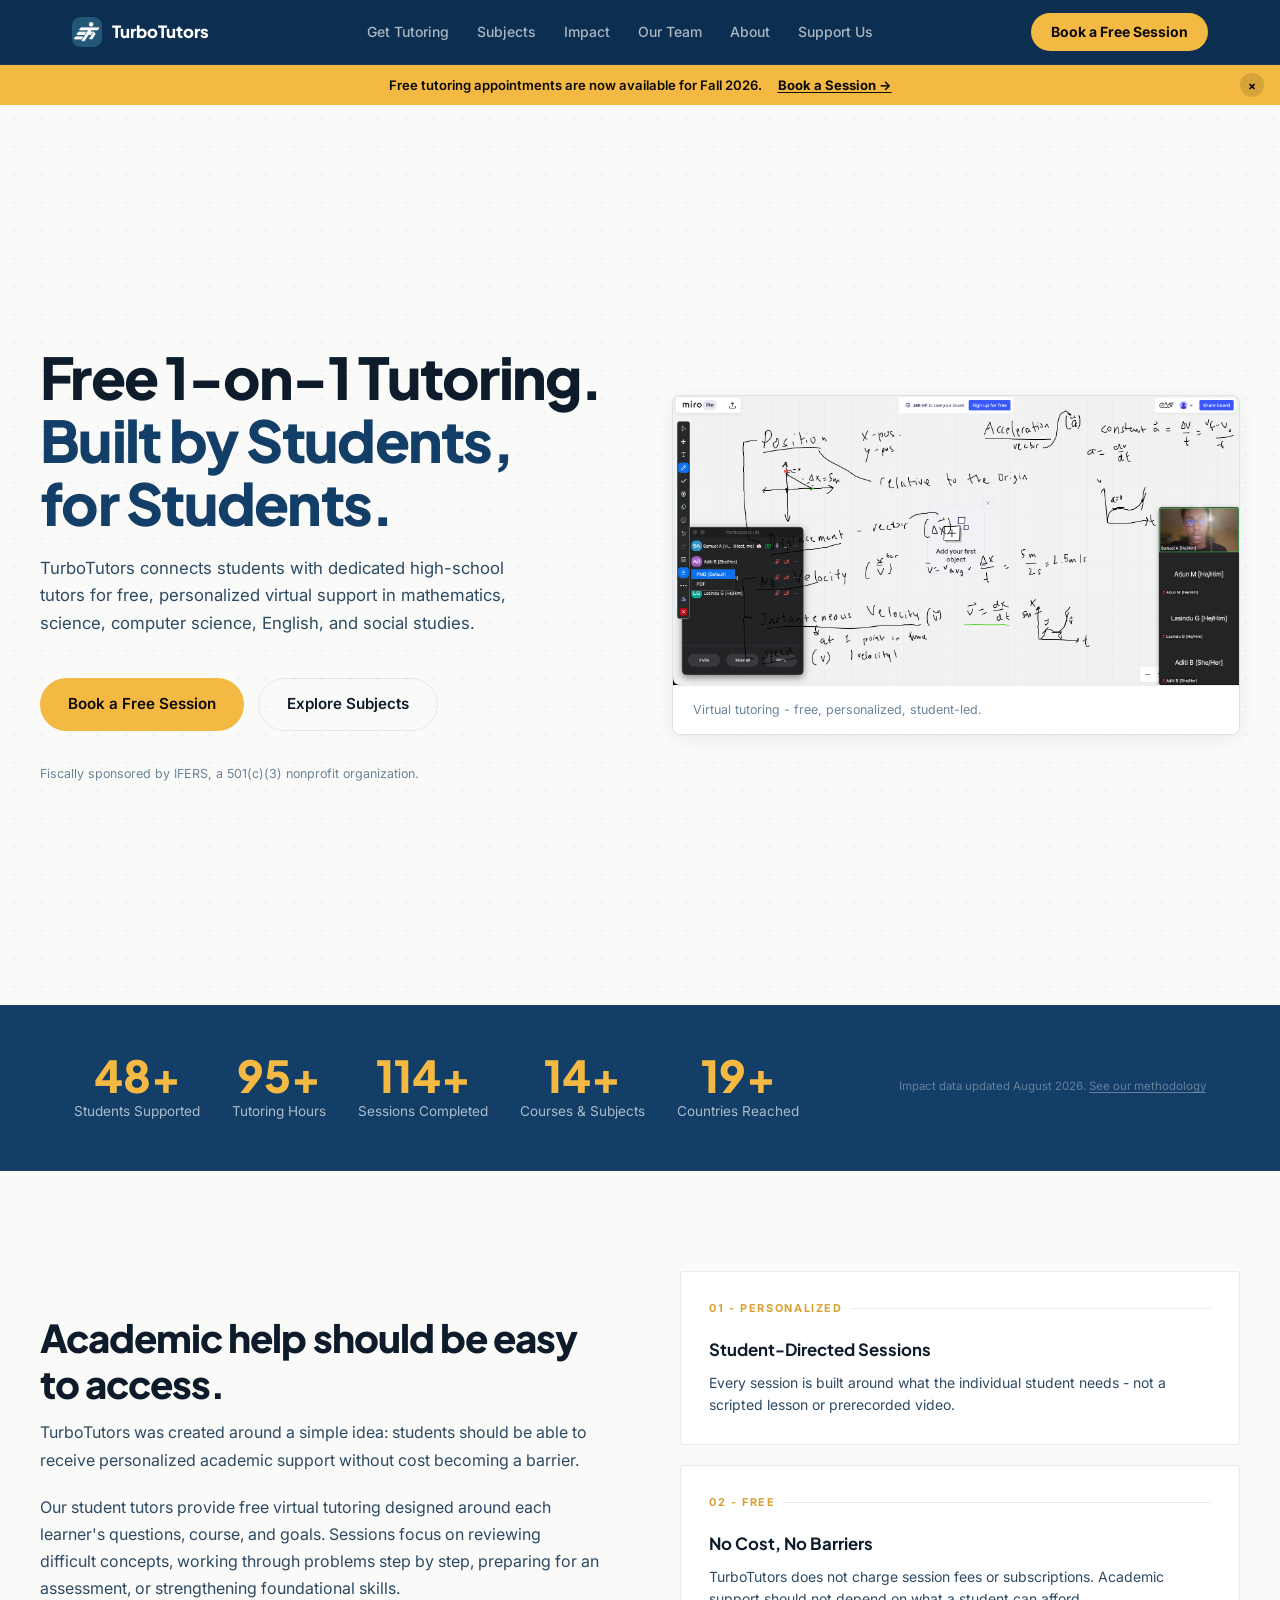
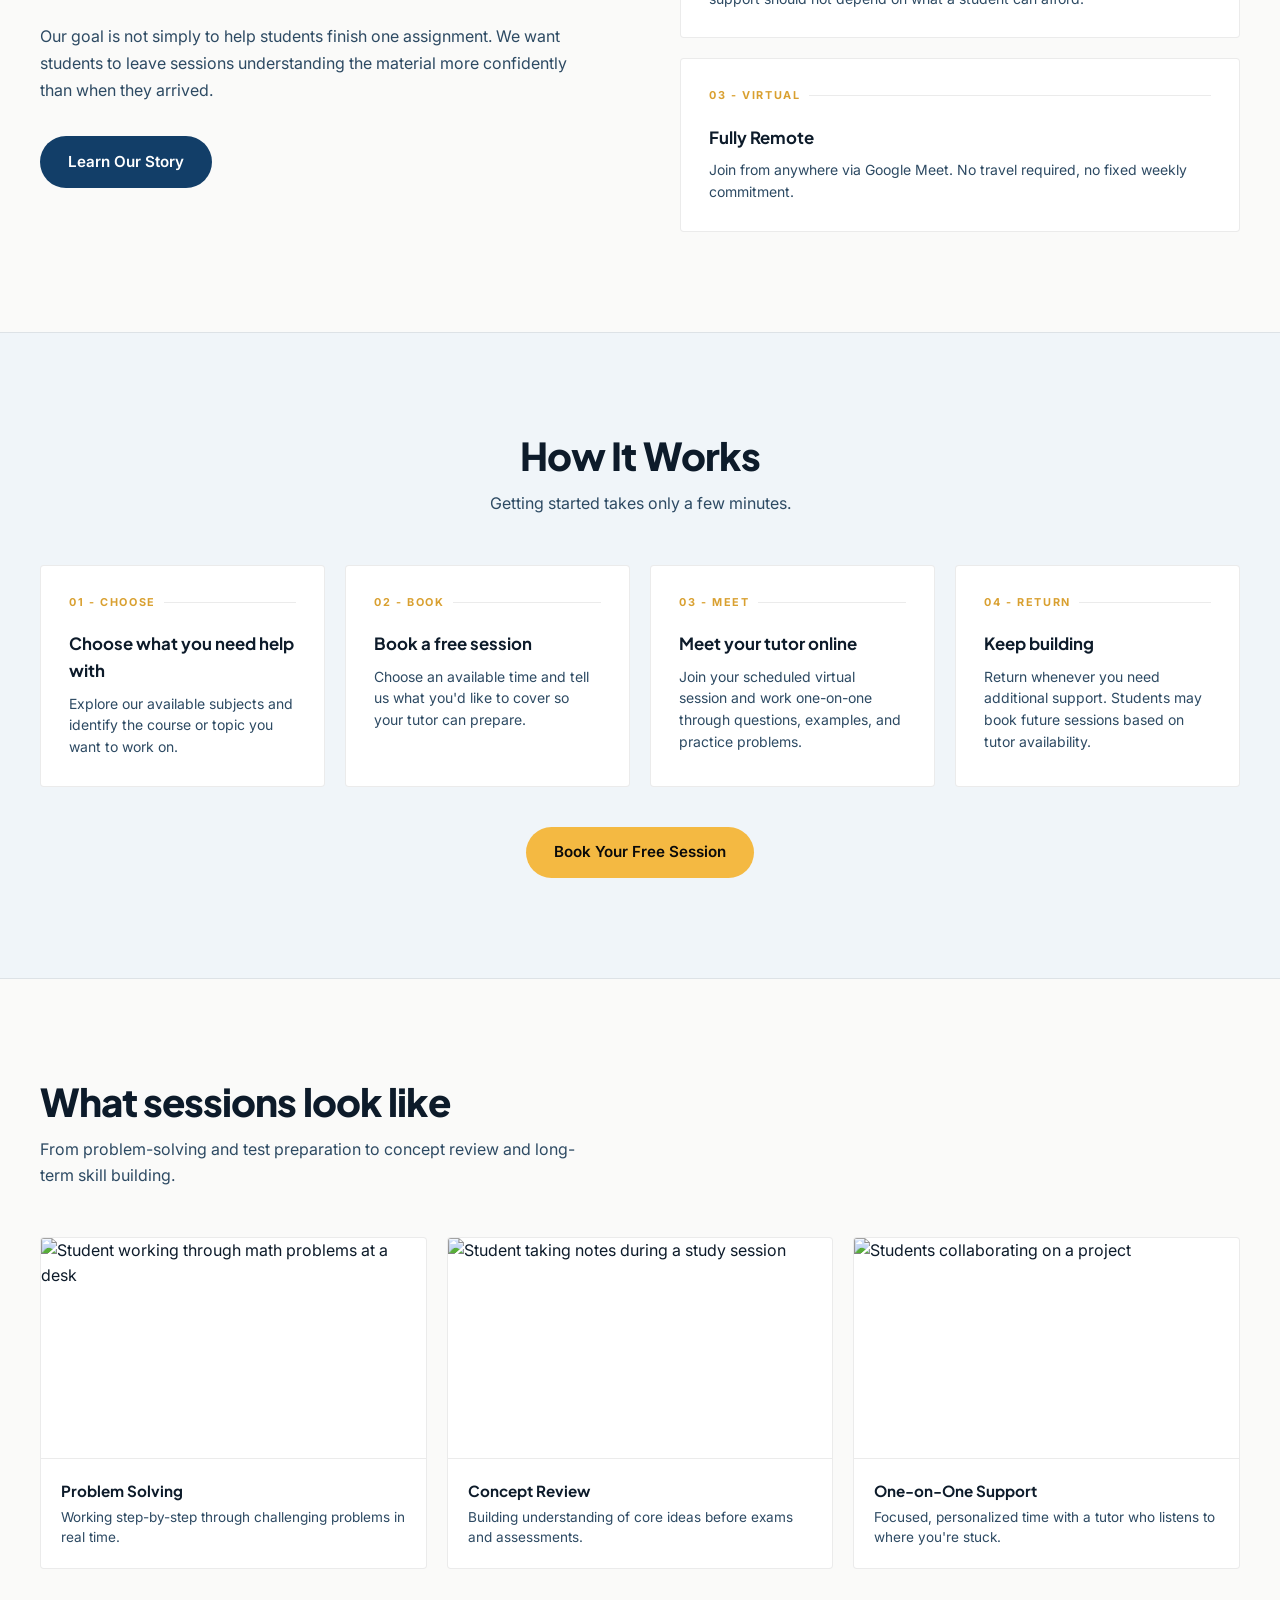
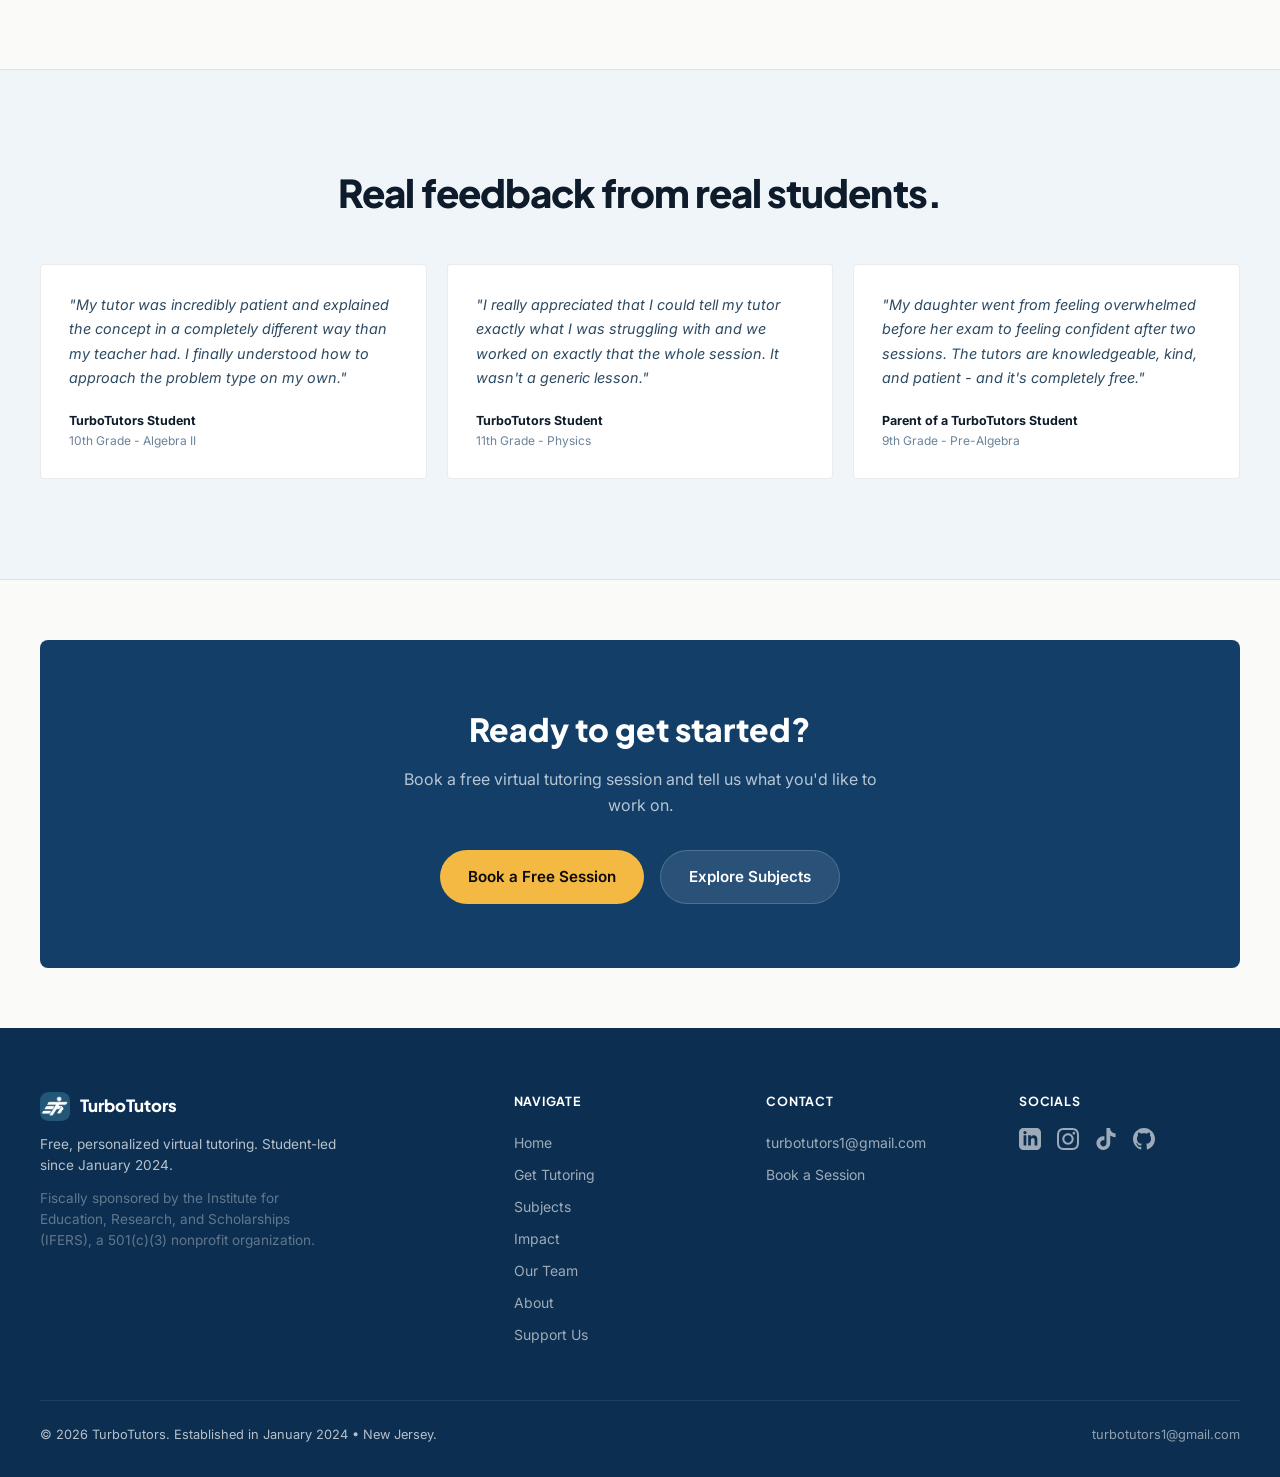
==== commit 0e828d12: "feat: update about page" ====
--- a/index.html
+++ b/index.html
@@ -43,7 +43,7 @@
   <main id="main">
 
     <section class="hero">
-      <div class="hero-bg-dots" aria-hidden="true"></div>
+      <div class="hero-bg-dots" aria-hidden="true"  ></div>
       <div class="hero-inner container">
         <div class="hero-text-wrap">
           <div class="hero-label">New Jersey &middot; Est. 2024 &middot; Free &middot; Virtual</div>
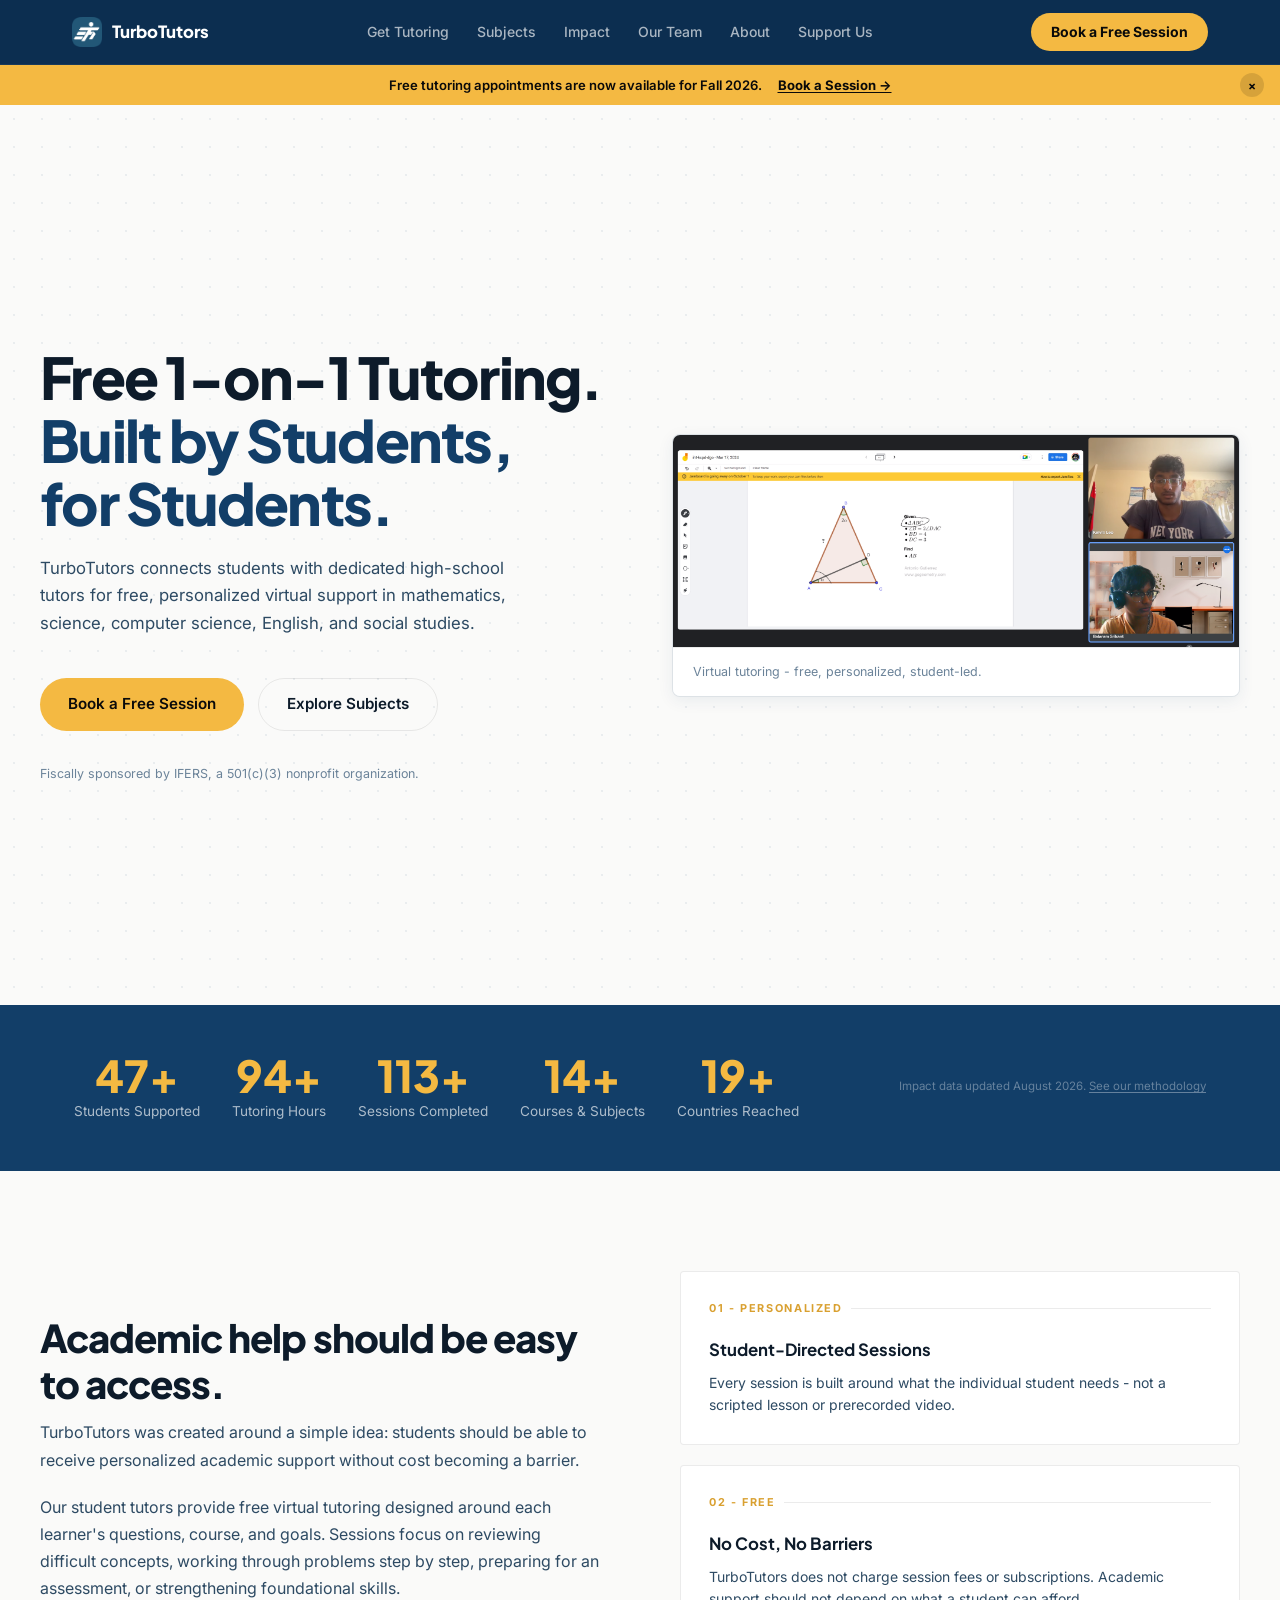
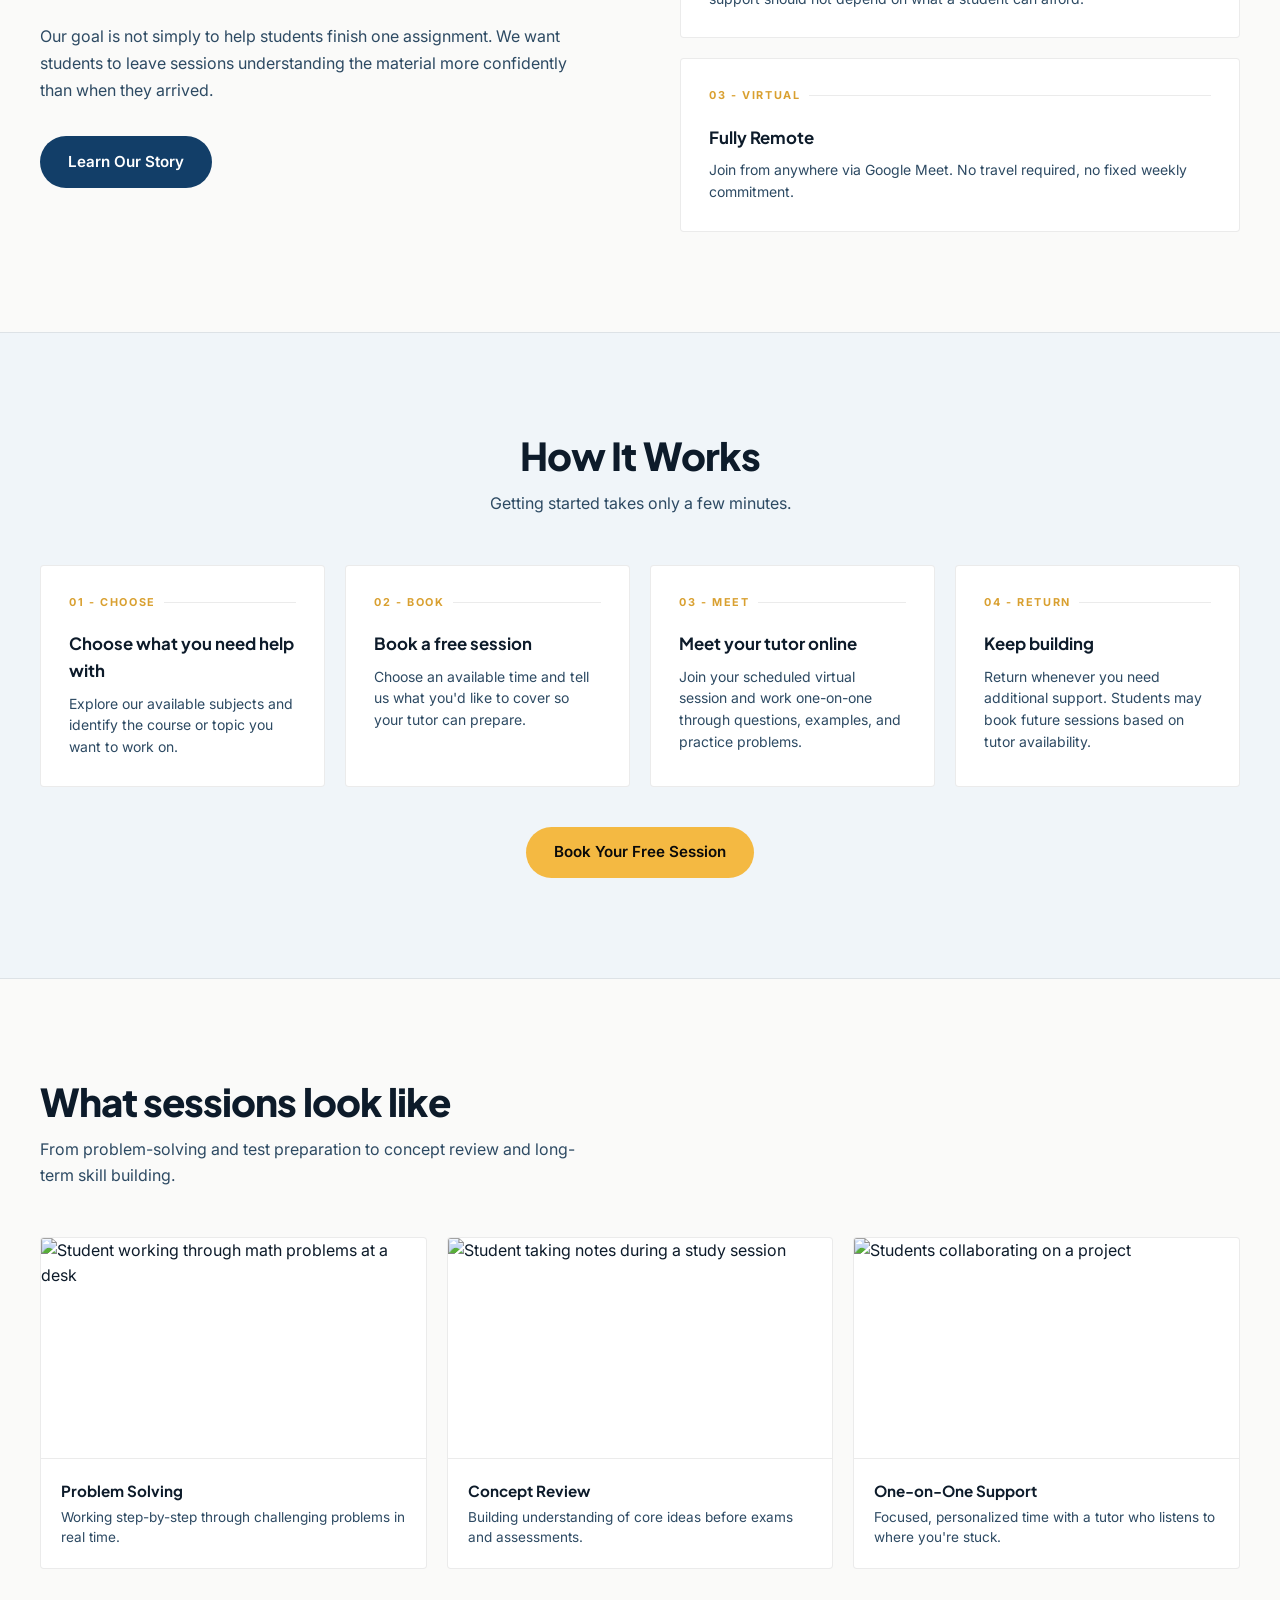
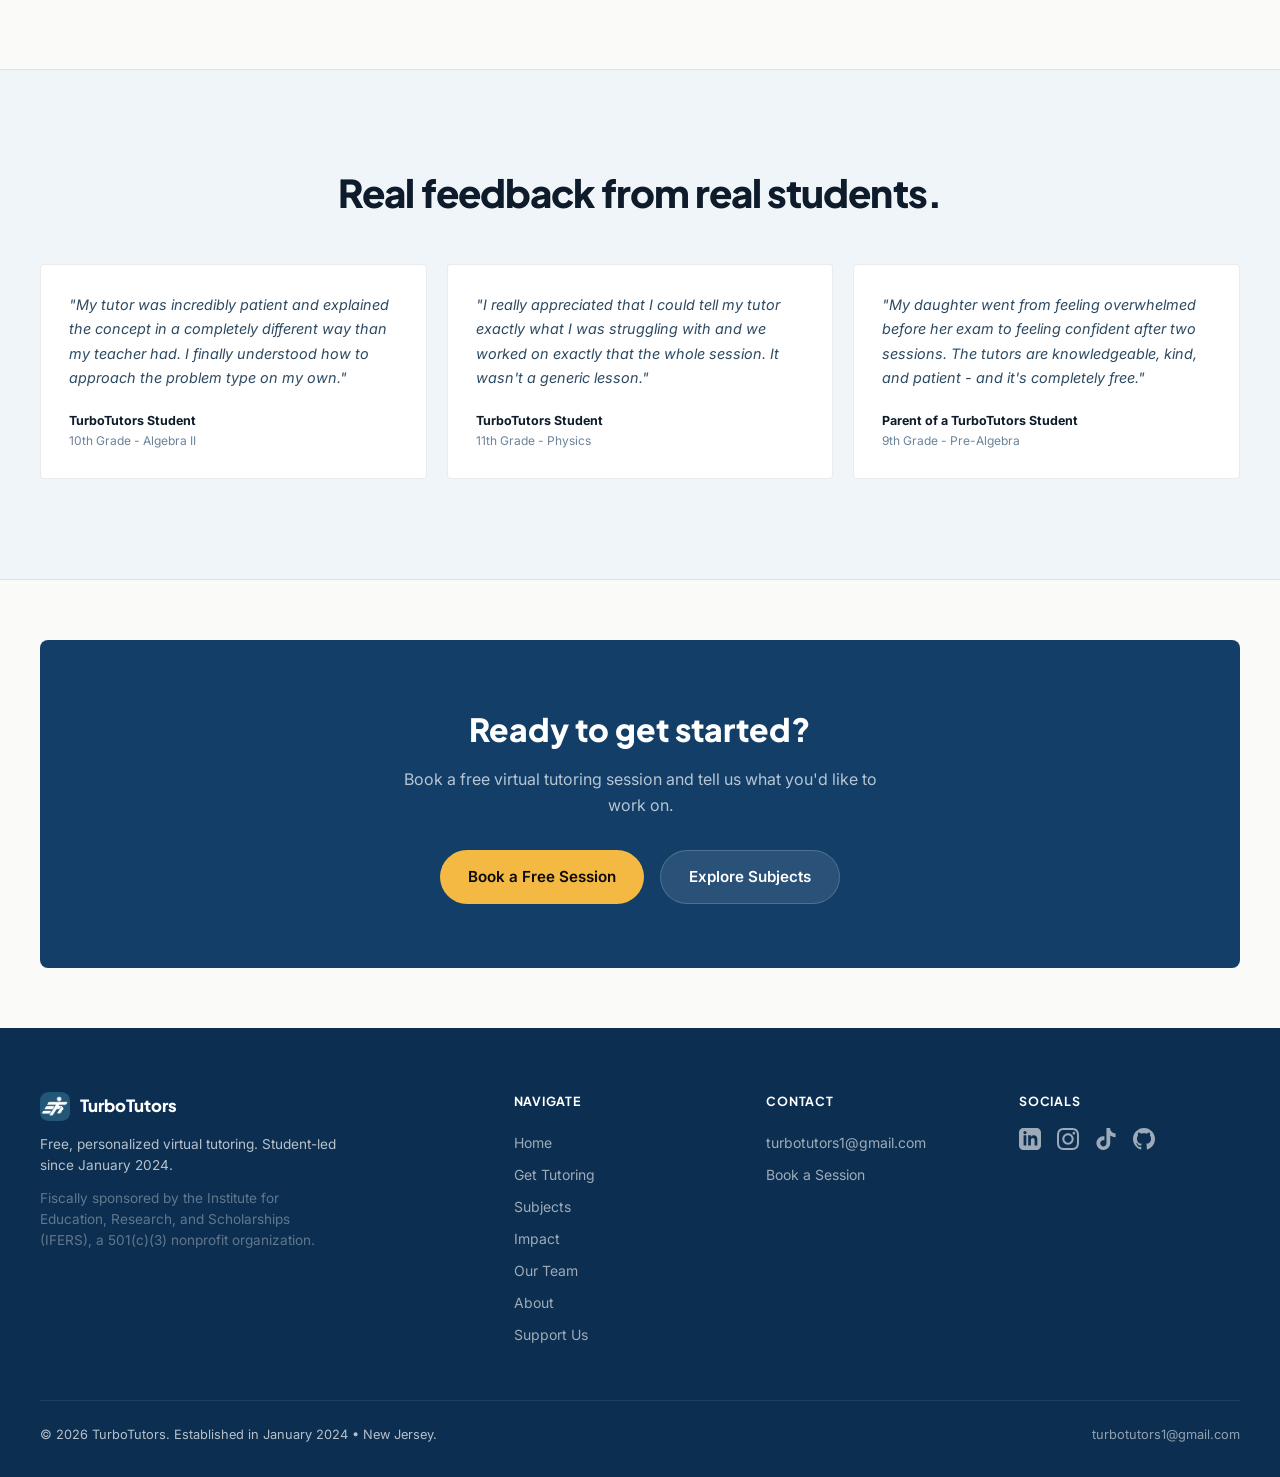
==== commit ae752c02: "feat: update home page" ====
--- a/index.html
+++ b/index.html
@@ -65,7 +65,7 @@
         </div>
         <div class="reveal reveal-delay-1">
           <div class="hero-single-frame">
-            <img src="assets/tutoring/tutoring.jpg" alt="Virtual tutoring session" />
+            <img src="assets/tutoring/balaram-tutoring.png" alt="Tutoring session with Balaram" />
             <div class="hero-image-caption">Virtual tutoring - free, personalized, student-led.</div>
           </div>
         </div>
--- a/styles.css
+++ b/styles.css
@@ -217,6 +217,8 @@
   background: var(--bg-card);
 }
 
+
+
 .stats-strip {
   background: var(--navy); color: #fff;
   padding: 3rem 2rem;
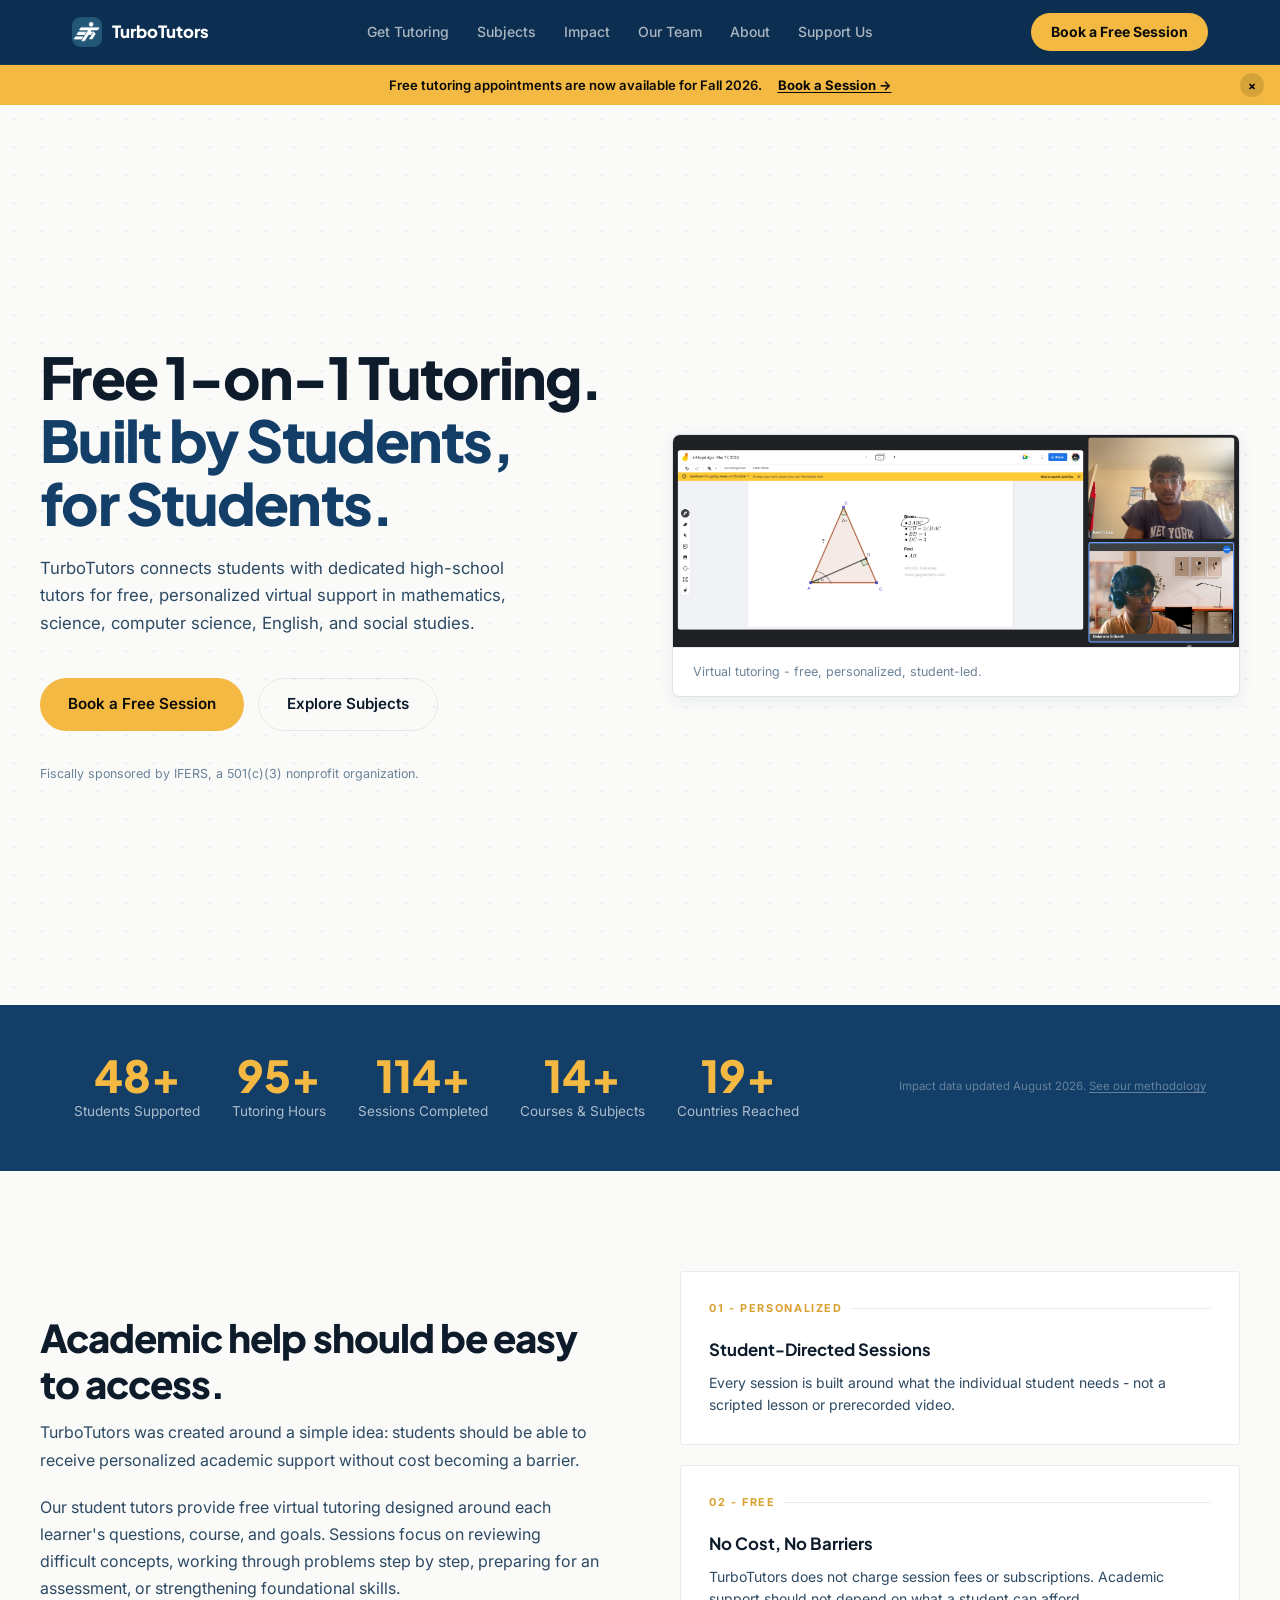
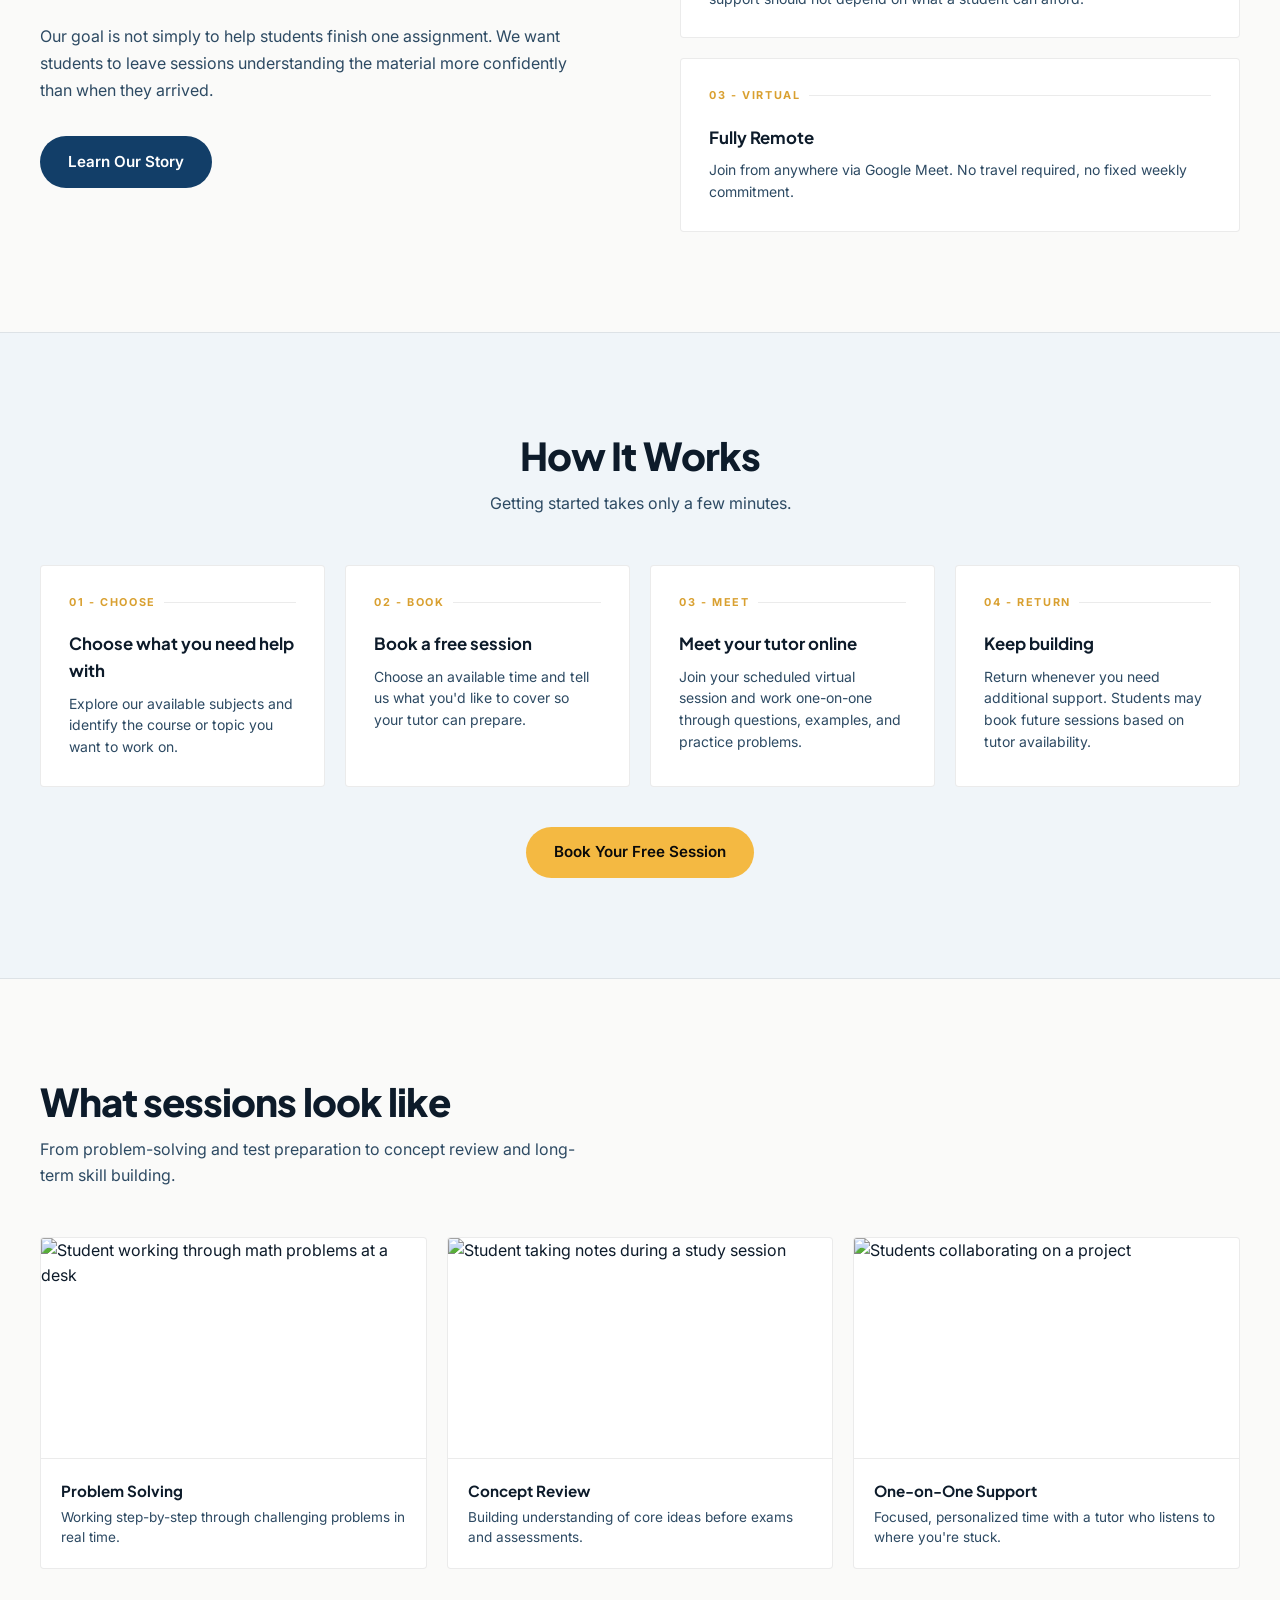
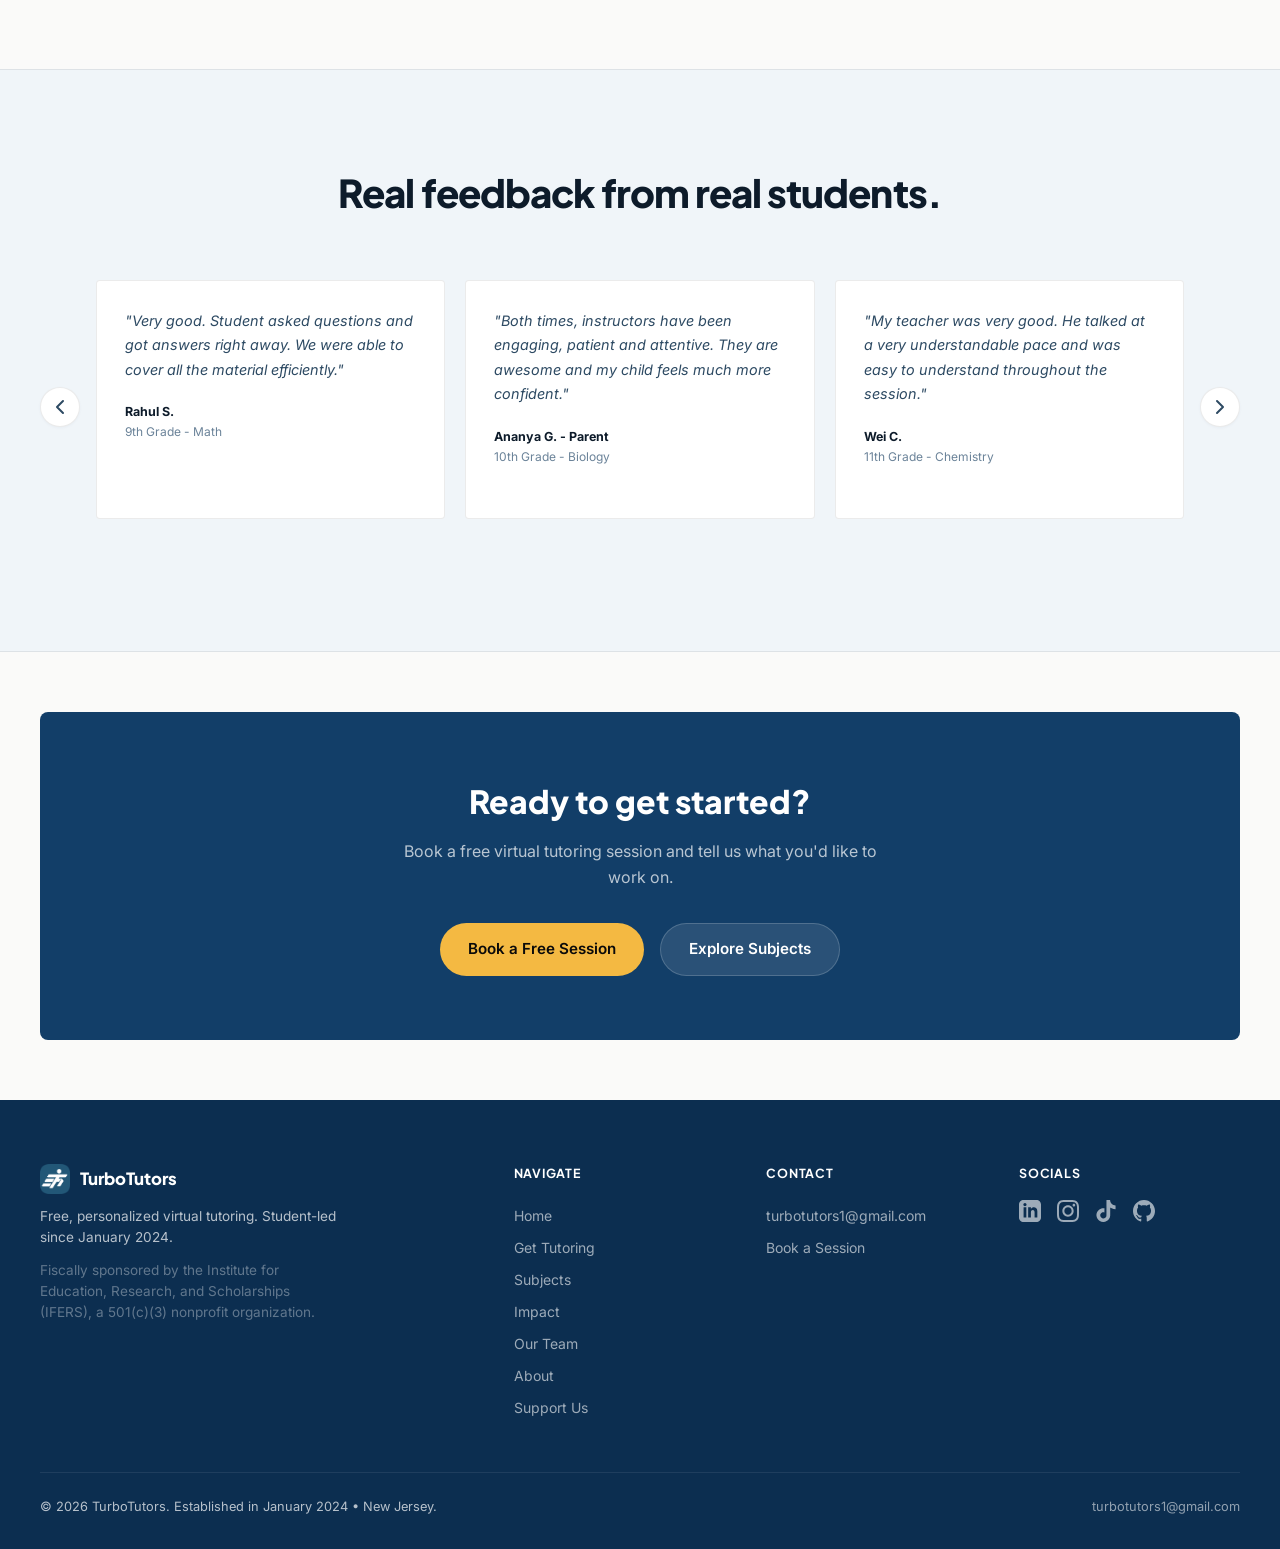
==== commit 5f340707: "feat: update home page" ====
--- a/index.html
+++ b/index.html
@@ -228,28 +228,45 @@
           <div class="section-label">What Students Say</div>
           <h2 class="section-title" id="testimonials-title">Real feedback from real students.</h2>
         </div>
-        <div style="display:grid;grid-template-columns:repeat(auto-fill,minmax(300px,1fr));gap:1.25rem;">
-          <div class="card reveal">
-            <p style="font-size:0.9rem;color:var(--text-2);line-height:1.7;font-style:italic;margin-bottom:1.25rem;">"My
-              tutor was incredibly patient and explained the concept in a completely different way than my teacher had.
-              I finally understood how to approach the problem type on my own."</p>
-            <div style="font-size:0.78rem;font-weight:700;color:var(--text);">TurboTutors Student</div>
-            <div style="font-size:0.75rem;color:var(--text-muted);">10th Grade - Algebra II</div>
-          </div>
-          <div class="card reveal reveal-delay-1">
-            <p style="font-size:0.9rem;color:var(--text-2);line-height:1.7;font-style:italic;margin-bottom:1.25rem;">"I
-              really appreciated that I could tell my tutor exactly what I was struggling with and we worked on exactly
-              that the whole session. It wasn't a generic lesson."</p>
-            <div style="font-size:0.78rem;font-weight:700;color:var(--text);">TurboTutors Student</div>
-            <div style="font-size:0.75rem;color:var(--text-muted);">11th Grade - Physics</div>
-          </div>
-          <div class="card reveal reveal-delay-2">
-            <p style="font-size:0.9rem;color:var(--text-2);line-height:1.7;font-style:italic;margin-bottom:1.25rem;">"My
-              daughter went from feeling overwhelmed before her exam to feeling confident after two sessions. The tutors
-              are knowledgeable, kind, and patient - and it's completely free."</p>
-            <div style="font-size:0.78rem;font-weight:700;color:var(--text);">Parent of a TurboTutors Student</div>
-            <div style="font-size:0.75rem;color:var(--text-muted);">9th Grade - Pre-Algebra</div>
-          </div>
+        <div class="testimonials-container reveal">
+          <button class="scroll-btn prev" aria-label="Previous feedback" id="testi-prev">
+            <svg width="24" height="24" viewBox="0 0 24 24" fill="none" stroke="currentColor" stroke-width="2" stroke-linecap="round" stroke-linejoin="round"><polyline points="15 18 9 12 15 6"></polyline></svg>
+          </button>
+          <div class="testimonials-scroll" id="testi-scroll">
+            <div class="card testimonial-slide">
+              <p style="font-size:0.9rem;color:var(--text-2);line-height:1.7;font-style:italic;margin-bottom:1.25rem;">"Very good. Student asked questions and got answers right away. We were able to cover all the material efficiently."</p>
+              <div style="font-size:0.78rem;font-weight:700;color:var(--text);">Rahul S.</div>
+              <div style="font-size:0.75rem;color:var(--text-muted);">9th Grade - Math</div>
+            </div>
+            <div class="card testimonial-slide">
+              <p style="font-size:0.9rem;color:var(--text-2);line-height:1.7;font-style:italic;margin-bottom:1.25rem;">"Both times, instructors have been engaging, patient and attentive. They are awesome and my child feels much more confident."</p>
+              <div style="font-size:0.78rem;font-weight:700;color:var(--text);">Ananya G. - Parent</div>
+              <div style="font-size:0.75rem;color:var(--text-muted);">10th Grade - Biology</div>
+            </div>
+            <div class="card testimonial-slide">
+              <p style="font-size:0.9rem;color:var(--text-2);line-height:1.7;font-style:italic;margin-bottom:1.25rem;">"My teacher was very good. He talked at a very understandable pace and was easy to understand throughout the session."</p>
+              <div style="font-size:0.78rem;font-weight:700;color:var(--text);">Wei C.</div>
+              <div style="font-size:0.75rem;color:var(--text-muted);">11th Grade - Chemistry</div>
+            </div>
+            <div class="card testimonial-slide">
+              <p style="font-size:0.9rem;color:var(--text-2);line-height:1.7;font-style:italic;margin-bottom:1.25rem;">"The sessions are very engaging. I was struggling with Calculus, but my tutor broke down the derivatives perfectly. Highly recommend!"</p>
+              <div style="font-size:0.78rem;font-weight:700;color:var(--text);">Priya P.</div>
+              <div style="font-size:0.75rem;color:var(--text-muted);">12th Grade - Calculus</div>
+            </div>
+            <div class="card testimonial-slide">
+              <p style="font-size:0.9rem;color:var(--text-2);line-height:1.7;font-style:italic;margin-bottom:1.25rem;">"My tutor was incredibly patient and explained the concept in a completely different way than my teacher had. I finally understood how to approach the problem."</p>
+              <div style="font-size:0.78rem;font-weight:700;color:var(--text);">Sarah M.</div>
+              <div style="font-size:0.75rem;color:var(--text-muted);">10th Grade - Algebra II</div>
+            </div>
+            <div class="card testimonial-slide">
+              <p style="font-size:0.9rem;color:var(--text-2);line-height:1.7;font-style:italic;margin-bottom:1.25rem;">"I really appreciated that I could tell my tutor exactly what I was struggling with and we worked on exactly that the whole session. It wasn't generic."</p>
+              <div style="font-size:0.78rem;font-weight:700;color:var(--text);">Michael C.</div>
+              <div style="font-size:0.75rem;color:var(--text-muted);">11th Grade - Physics</div>
+            </div>
+          </div>
+          <button class="scroll-btn next" aria-label="Next feedback" id="testi-next">
+            <svg width="24" height="24" viewBox="0 0 24 24" fill="none" stroke="currentColor" stroke-width="2" stroke-linecap="round" stroke-linejoin="round"><polyline points="9 18 15 12 9 6"></polyline></svg>
+          </button>
         </div>
       </div>
     </section>
--- a/styles.css
+++ b/styles.css
@@ -553,6 +553,64 @@
 .gallery-caption h4 { font-family: var(--font-head); font-size: 0.95rem; font-weight: 700; margin-bottom: 0.25rem; }
 .gallery-caption p { font-size: 0.85rem; color: var(--text-2); line-height: 1.5; }
 
+/* Testimonials Scroll Gallery */
+.testimonials-container {
+  position: relative;
+  max-width: 100%;
+  display: flex;
+  align-items: center;
+}
+.scroll-btn {
+  background: var(--bg-card);
+  border: 1px solid var(--border);
+  border-radius: 50%;
+  width: 40px;
+  height: 40px;
+  display: flex;
+  align-items: center;
+  justify-content: center;
+  cursor: pointer;
+  box-shadow: var(--shadow-sm);
+  z-index: 10;
+  transition: transform 0.2s, box-shadow 0.2s;
+  flex-shrink: 0;
+  color: var(--text-2);
+}
+.scroll-btn.prev { margin-right: 1rem; }
+.scroll-btn.next { margin-left: 1rem; }
+.scroll-btn:hover {
+  transform: translateY(-2px);
+  box-shadow: var(--shadow-md);
+  color: var(--navy);
+}
+.testimonials-scroll {
+  display: flex;
+  gap: 1.25rem;
+  overflow-x: auto;
+  scroll-snap-type: x mandatory;
+  padding: 1rem 0 2rem;
+  scrollbar-width: none;
+  -ms-overflow-style: none;
+  flex: 1;
+}
+.testimonials-scroll::-webkit-scrollbar {
+  display: none;
+}
+.testimonial-slide {
+  flex: 0 0 calc((100% - 2.5rem) / 3);
+  scroll-snap-align: start;
+}
+@media (max-width: 900px) {
+  .testimonial-slide {
+    flex: 0 0 calc((100% - 1.25rem) / 2);
+  }
+}
+@media (max-width: 600px) {
+  .testimonial-slide {
+    flex: 0 0 100%;
+  }
+}
+
 footer {
   background: var(--bg-nav); color: rgba(255,255,255,0.7);
   padding: 4rem 2rem 2rem;
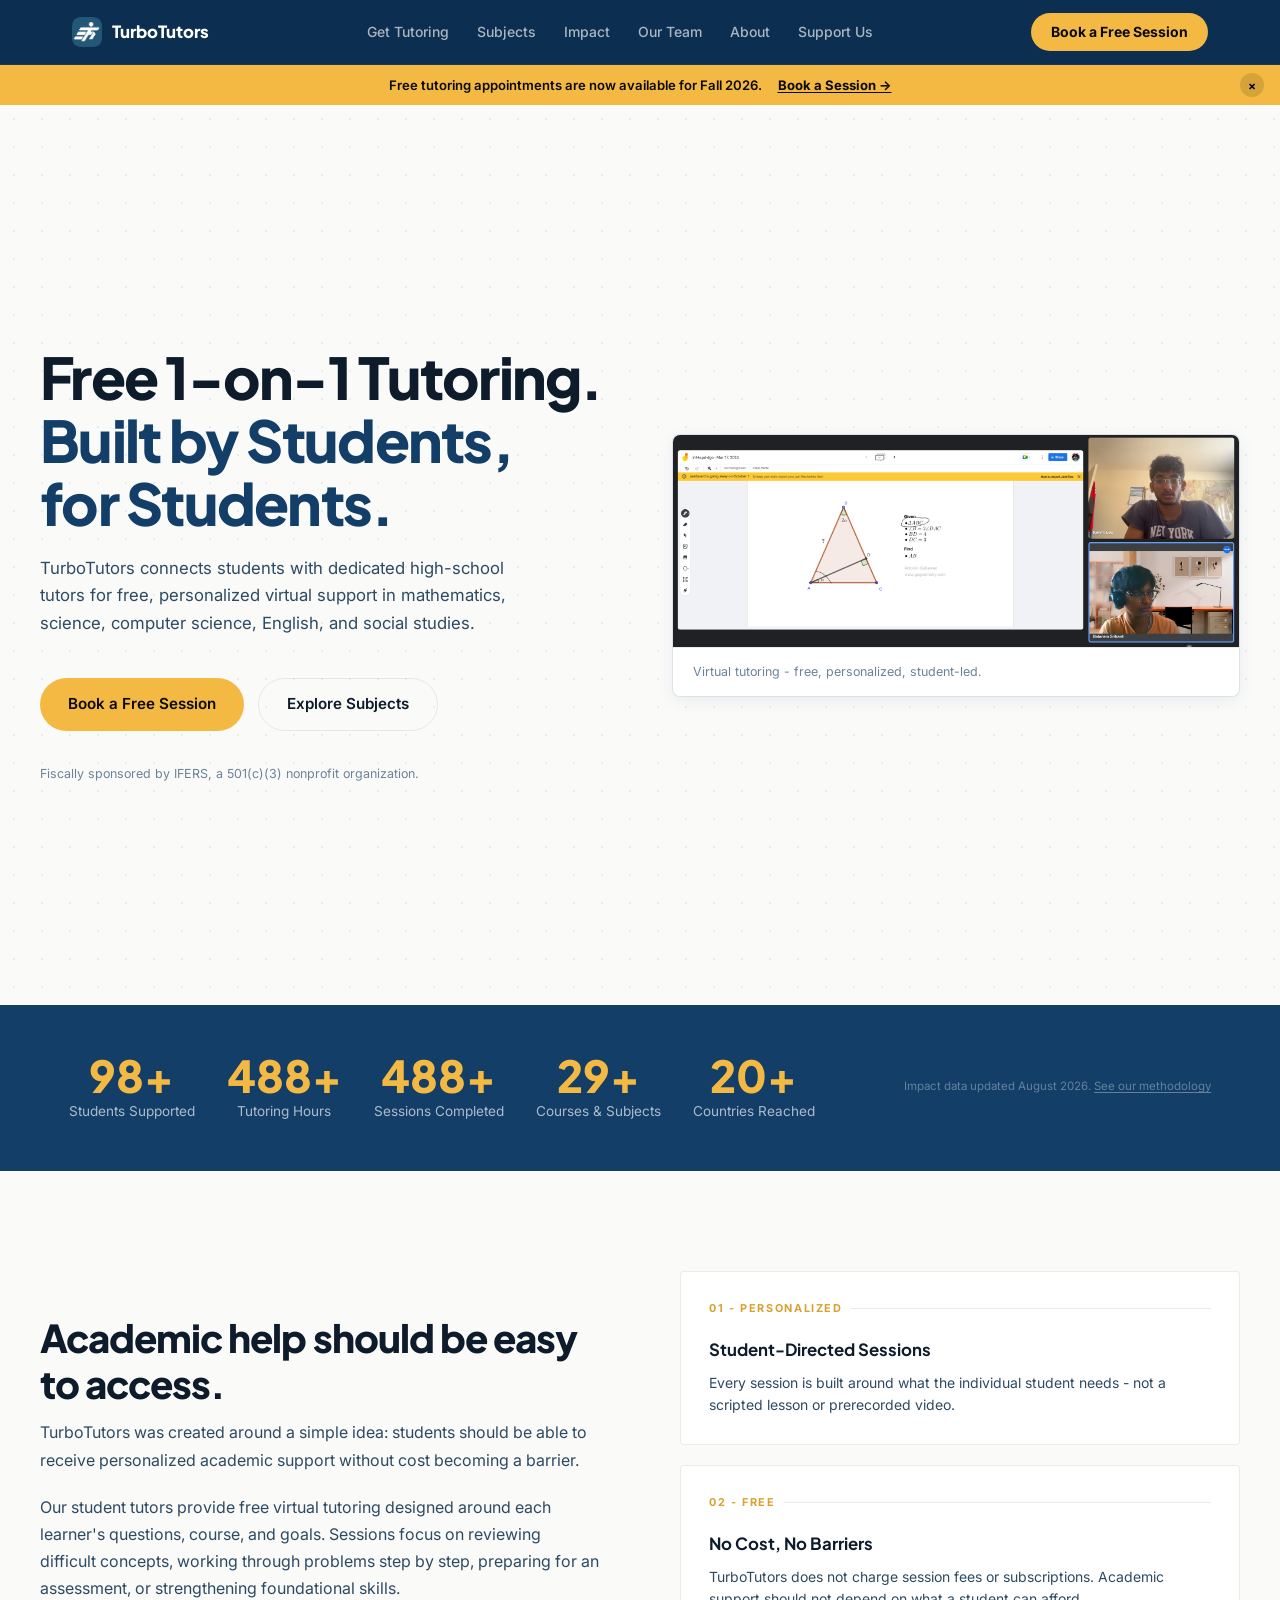
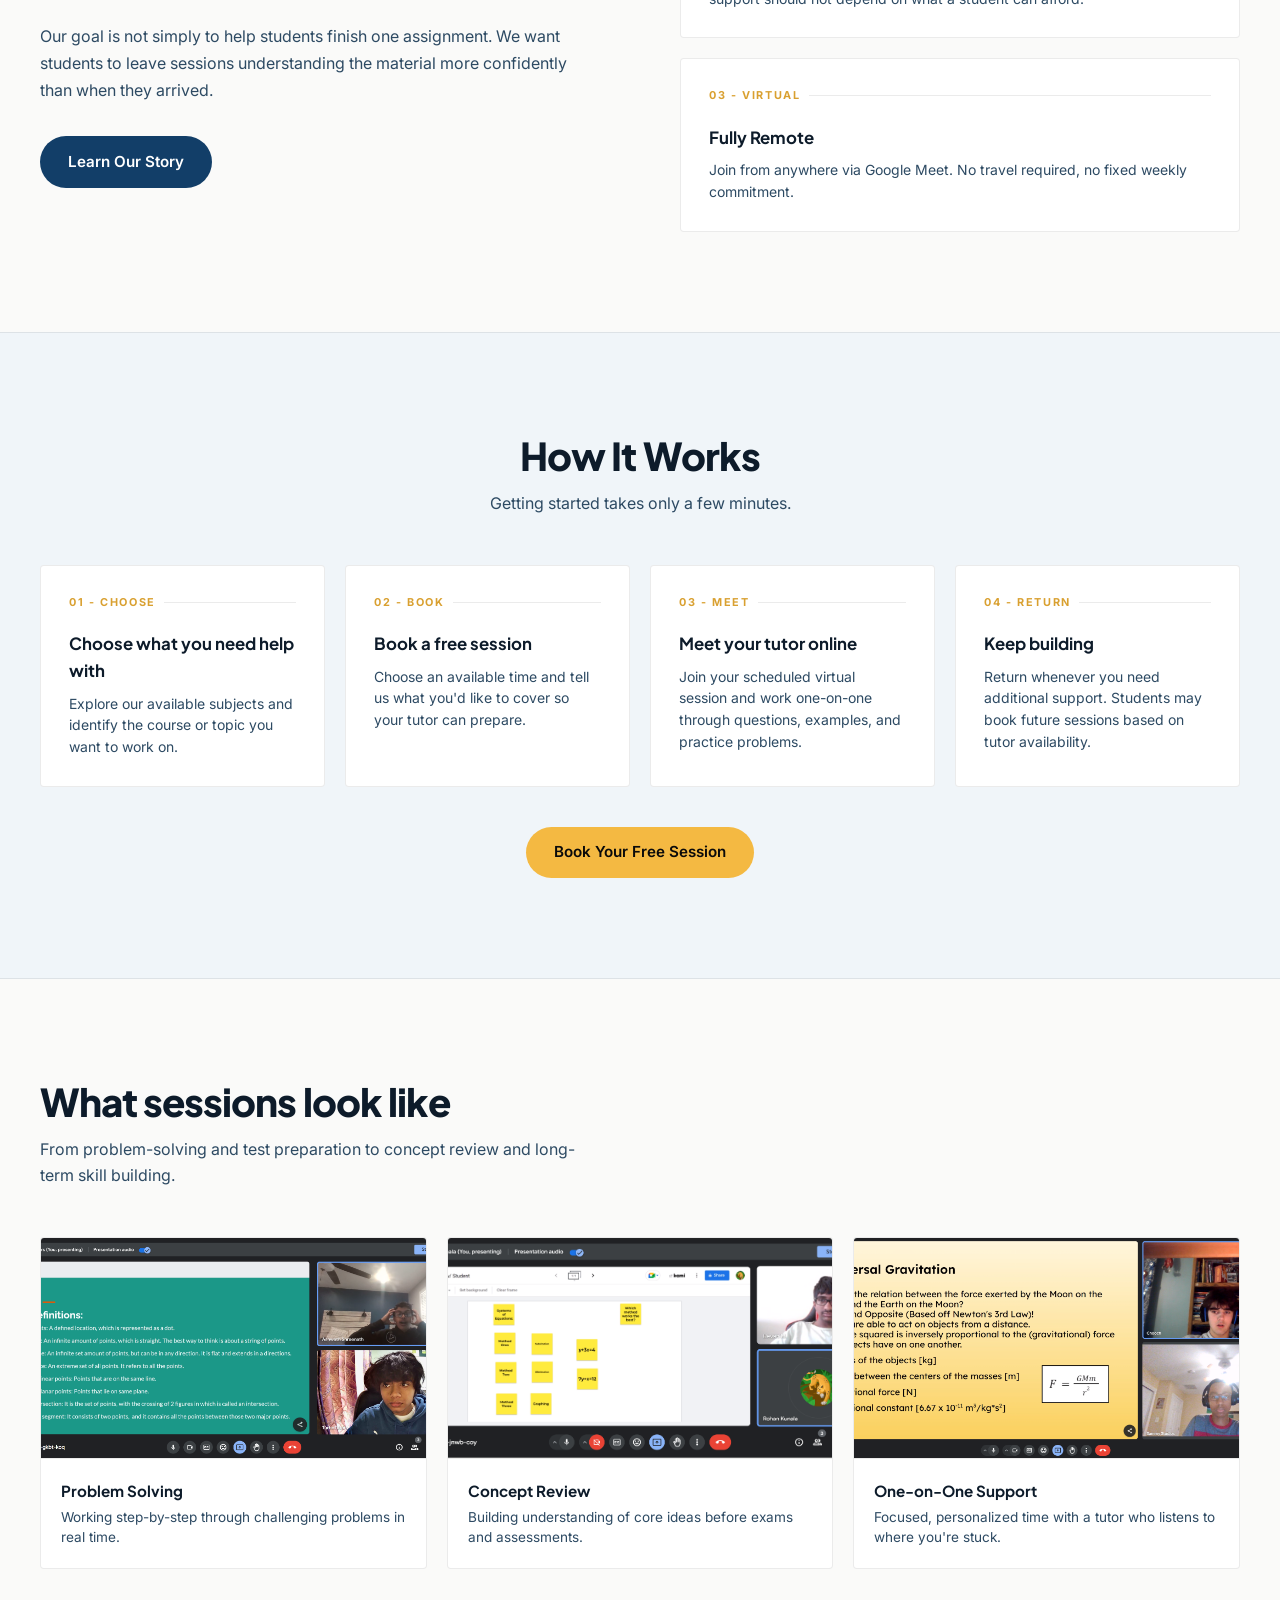
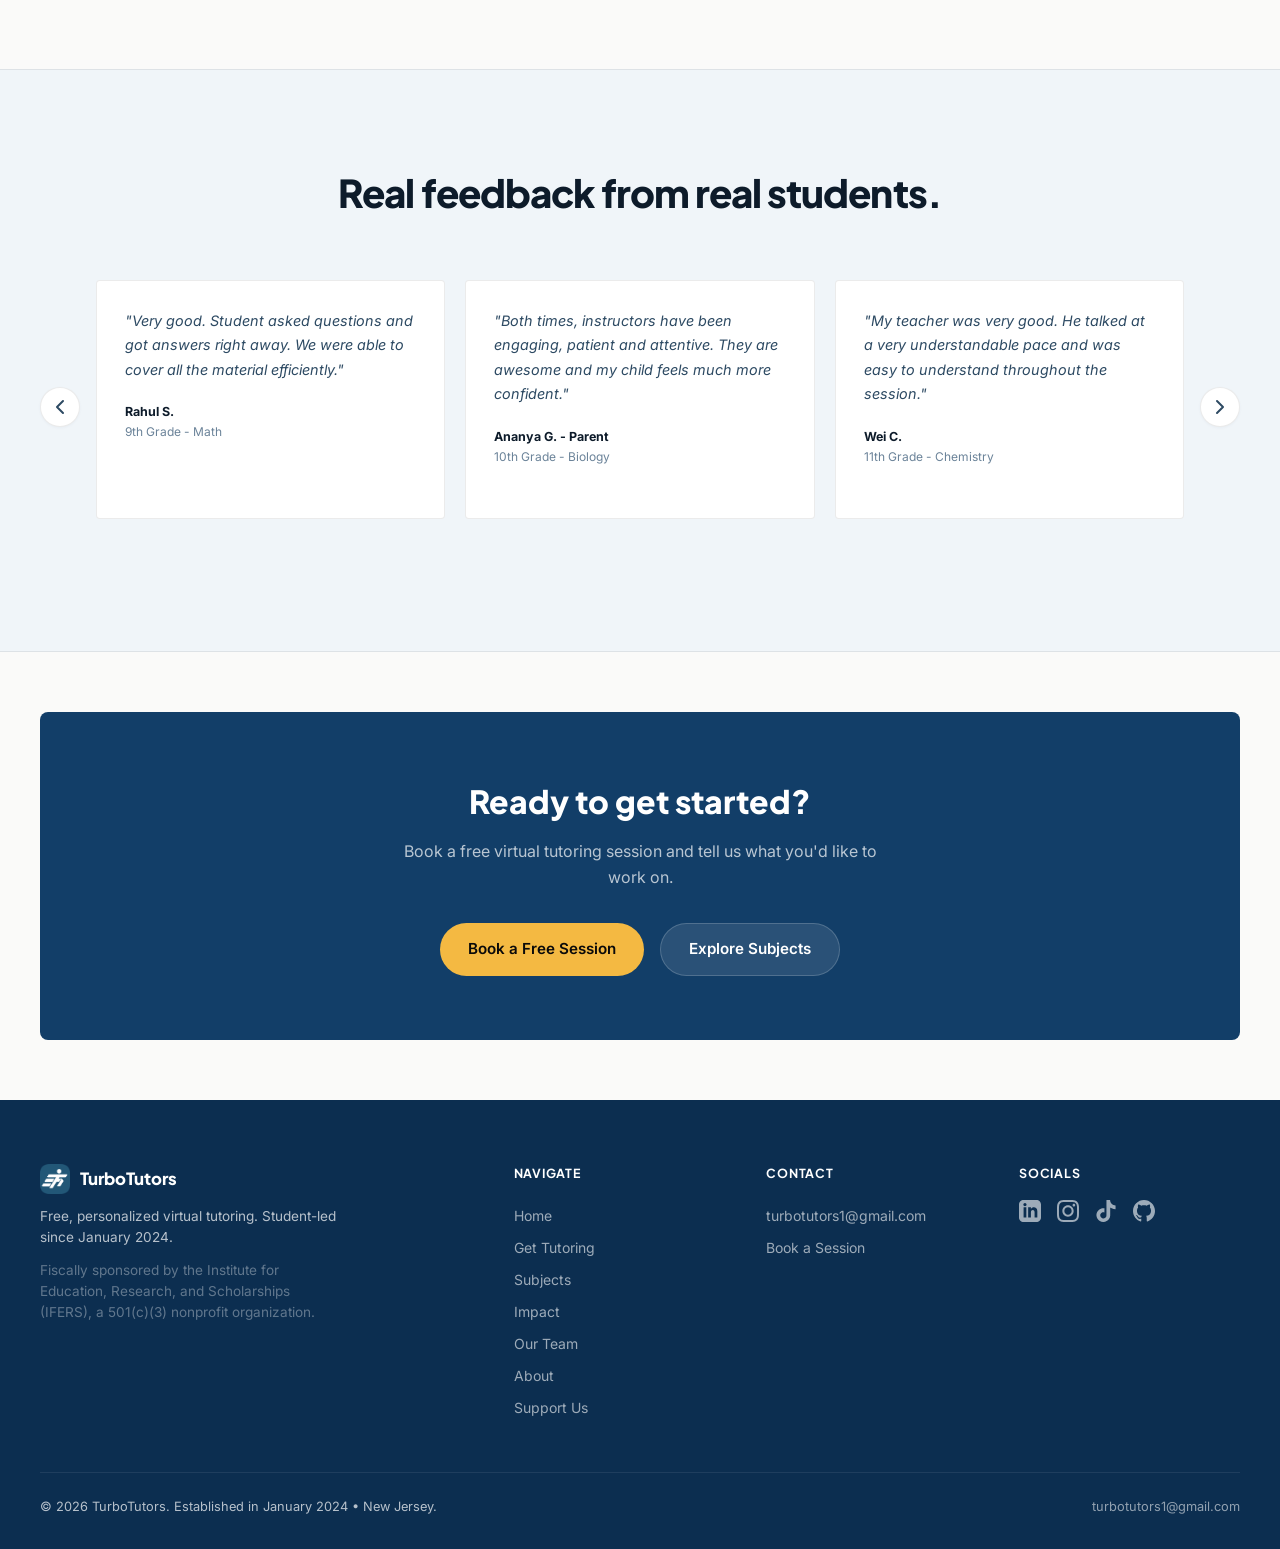
==== commit fa971269: "feat: update website" ====
--- a/index.html
+++ b/index.html
@@ -43,7 +43,7 @@
   <main id="main">
 
     <section class="hero">
-      <div class="hero-bg-dots" aria-hidden="true"  ></div>
+      <div class="hero-bg-dots" aria-hidden="true"></div>
       <div class="hero-inner container">
         <div class="hero-text-wrap">
           <div class="hero-label">New Jersey &middot; Est. 2024 &middot; Free &middot; Virtual</div>
@@ -76,19 +76,19 @@
       <div class="container">
         <div style="display:flex;justify-content:space-around;flex-wrap:wrap;gap:2rem;">
           <div class="stat-item">
-            <div class="stat-num" data-target="50" data-suffix="+">50+</div>
+            <div class="stat-num" data-target="100" data-suffix="+">100+</div>
             <div class="stat-label">Students Supported</div>
           </div>
           <div class="stat-item">
-            <div class="stat-num" data-target="100" data-suffix="+">100+</div>
+            <div class="stat-num" data-target="500" data-suffix="+">500+</div>
             <div class="stat-label">Tutoring Hours</div>
           </div>
           <div class="stat-item">
-            <div class="stat-num" data-target="120" data-suffix="+">120+</div>
+            <div class="stat-num" data-target="500" data-suffix="+">500+</div>
             <div class="stat-label">Sessions Completed</div>
           </div>
           <div class="stat-item">
-            <div class="stat-num" data-target="15" data-suffix="+">15+</div>
+            <div class="stat-num" data-target="30" data-suffix="+">30+</div>
             <div class="stat-label">Courses &amp; Subjects</div>
           </div>
           <div class="stat-item">
@@ -193,24 +193,21 @@
         </div>
         <div class="gallery-grid">
           <div class="gallery-item reveal">
-            <img src="https://images.unsplash.com/photo-1503676260728-1c00da094a0b?w=700&q=80&fit=crop"
-              alt="Student working through math problems at a desk" />
+            <img src="assets/tutoring/ansh-tutoring.png" alt="Student working through math problems at a desk" />
             <div class="gallery-caption">
               <h4>Problem Solving</h4>
               <p>Working step-by-step through challenging problems in real time.</p>
             </div>
           </div>
           <div class="gallery-item reveal reveal-delay-1">
-            <img src="https://images.unsplash.com/photo-1434030216411-0b793f4b4173?w=700&q=80&fit=crop"
-              alt="Student taking notes during a study session" />
+            <img src="assets/tutoring/rohan-tutoring.png" alt="Student taking notes during a study session" />
             <div class="gallery-caption">
               <h4>Concept Review</h4>
               <p>Building understanding of core ideas before exams and assessments.</p>
             </div>
           </div>
           <div class="gallery-item reveal reveal-delay-2">
-            <img src="https://images.unsplash.com/photo-1571019613454-1cb2f99b2d8b?w=700&q=80&fit=crop"
-              alt="Students collaborating on a project" />
+            <img src="assets/tutoring/sammy-tutoring.png" alt="Students collaborating on a project" />
             <div class="gallery-caption">
               <h4>One-on-One Support</h4>
               <p>Focused, personalized time with a tutor who listens to where you're stuck.</p>
@@ -230,42 +227,60 @@
         </div>
         <div class="testimonials-container reveal">
           <button class="scroll-btn prev" aria-label="Previous feedback" id="testi-prev">
-            <svg width="24" height="24" viewBox="0 0 24 24" fill="none" stroke="currentColor" stroke-width="2" stroke-linecap="round" stroke-linejoin="round"><polyline points="15 18 9 12 15 6"></polyline></svg>
+            <svg width="24" height="24" viewBox="0 0 24 24" fill="none" stroke="currentColor" stroke-width="2"
+              stroke-linecap="round" stroke-linejoin="round">
+              <polyline points="15 18 9 12 15 6"></polyline>
+            </svg>
           </button>
           <div class="testimonials-scroll" id="testi-scroll">
             <div class="card testimonial-slide">
-              <p style="font-size:0.9rem;color:var(--text-2);line-height:1.7;font-style:italic;margin-bottom:1.25rem;">"Very good. Student asked questions and got answers right away. We were able to cover all the material efficiently."</p>
+              <p style="font-size:0.9rem;color:var(--text-2);line-height:1.7;font-style:italic;margin-bottom:1.25rem;">
+                "Very good. Student asked questions and got answers right away. We were able to cover all the material
+                efficiently."</p>
               <div style="font-size:0.78rem;font-weight:700;color:var(--text);">Rahul S.</div>
               <div style="font-size:0.75rem;color:var(--text-muted);">9th Grade - Math</div>
             </div>
             <div class="card testimonial-slide">
-              <p style="font-size:0.9rem;color:var(--text-2);line-height:1.7;font-style:italic;margin-bottom:1.25rem;">"Both times, instructors have been engaging, patient and attentive. They are awesome and my child feels much more confident."</p>
+              <p style="font-size:0.9rem;color:var(--text-2);line-height:1.7;font-style:italic;margin-bottom:1.25rem;">
+                "Both times, instructors have been engaging, patient and attentive. They are awesome and my child feels
+                much more confident."</p>
               <div style="font-size:0.78rem;font-weight:700;color:var(--text);">Ananya G. - Parent</div>
               <div style="font-size:0.75rem;color:var(--text-muted);">10th Grade - Biology</div>
             </div>
             <div class="card testimonial-slide">
-              <p style="font-size:0.9rem;color:var(--text-2);line-height:1.7;font-style:italic;margin-bottom:1.25rem;">"My teacher was very good. He talked at a very understandable pace and was easy to understand throughout the session."</p>
+              <p style="font-size:0.9rem;color:var(--text-2);line-height:1.7;font-style:italic;margin-bottom:1.25rem;">
+                "My teacher was very good. He talked at a very understandable pace and was easy to understand throughout
+                the session."</p>
               <div style="font-size:0.78rem;font-weight:700;color:var(--text);">Wei C.</div>
               <div style="font-size:0.75rem;color:var(--text-muted);">11th Grade - Chemistry</div>
             </div>
             <div class="card testimonial-slide">
-              <p style="font-size:0.9rem;color:var(--text-2);line-height:1.7;font-style:italic;margin-bottom:1.25rem;">"The sessions are very engaging. I was struggling with Calculus, but my tutor broke down the derivatives perfectly. Highly recommend!"</p>
+              <p style="font-size:0.9rem;color:var(--text-2);line-height:1.7;font-style:italic;margin-bottom:1.25rem;">
+                "The sessions are very engaging. I was struggling with Calculus, but my tutor broke down the derivatives
+                perfectly. Highly recommend!"</p>
               <div style="font-size:0.78rem;font-weight:700;color:var(--text);">Priya P.</div>
               <div style="font-size:0.75rem;color:var(--text-muted);">12th Grade - Calculus</div>
             </div>
             <div class="card testimonial-slide">
-              <p style="font-size:0.9rem;color:var(--text-2);line-height:1.7;font-style:italic;margin-bottom:1.25rem;">"My tutor was incredibly patient and explained the concept in a completely different way than my teacher had. I finally understood how to approach the problem."</p>
+              <p style="font-size:0.9rem;color:var(--text-2);line-height:1.7;font-style:italic;margin-bottom:1.25rem;">
+                "My tutor was incredibly patient and explained the concept in a completely different way than my teacher
+                had. I finally understood how to approach the problem."</p>
               <div style="font-size:0.78rem;font-weight:700;color:var(--text);">Sarah M.</div>
               <div style="font-size:0.75rem;color:var(--text-muted);">10th Grade - Algebra II</div>
             </div>
             <div class="card testimonial-slide">
-              <p style="font-size:0.9rem;color:var(--text-2);line-height:1.7;font-style:italic;margin-bottom:1.25rem;">"I really appreciated that I could tell my tutor exactly what I was struggling with and we worked on exactly that the whole session. It wasn't generic."</p>
+              <p style="font-size:0.9rem;color:var(--text-2);line-height:1.7;font-style:italic;margin-bottom:1.25rem;">
+                "I really appreciated that I could tell my tutor exactly what I was struggling with and we worked on
+                exactly that the whole session. It wasn't generic."</p>
               <div style="font-size:0.78rem;font-weight:700;color:var(--text);">Michael C.</div>
               <div style="font-size:0.75rem;color:var(--text-muted);">11th Grade - Physics</div>
             </div>
           </div>
           <button class="scroll-btn next" aria-label="Next feedback" id="testi-next">
-            <svg width="24" height="24" viewBox="0 0 24 24" fill="none" stroke="currentColor" stroke-width="2" stroke-linecap="round" stroke-linejoin="round"><polyline points="9 18 15 12 9 6"></polyline></svg>
+            <svg width="24" height="24" viewBox="0 0 24 24" fill="none" stroke="currentColor" stroke-width="2"
+              stroke-linecap="round" stroke-linejoin="round">
+              <polyline points="9 18 15 12 9 6"></polyline>
+            </svg>
           </button>
         </div>
       </div>
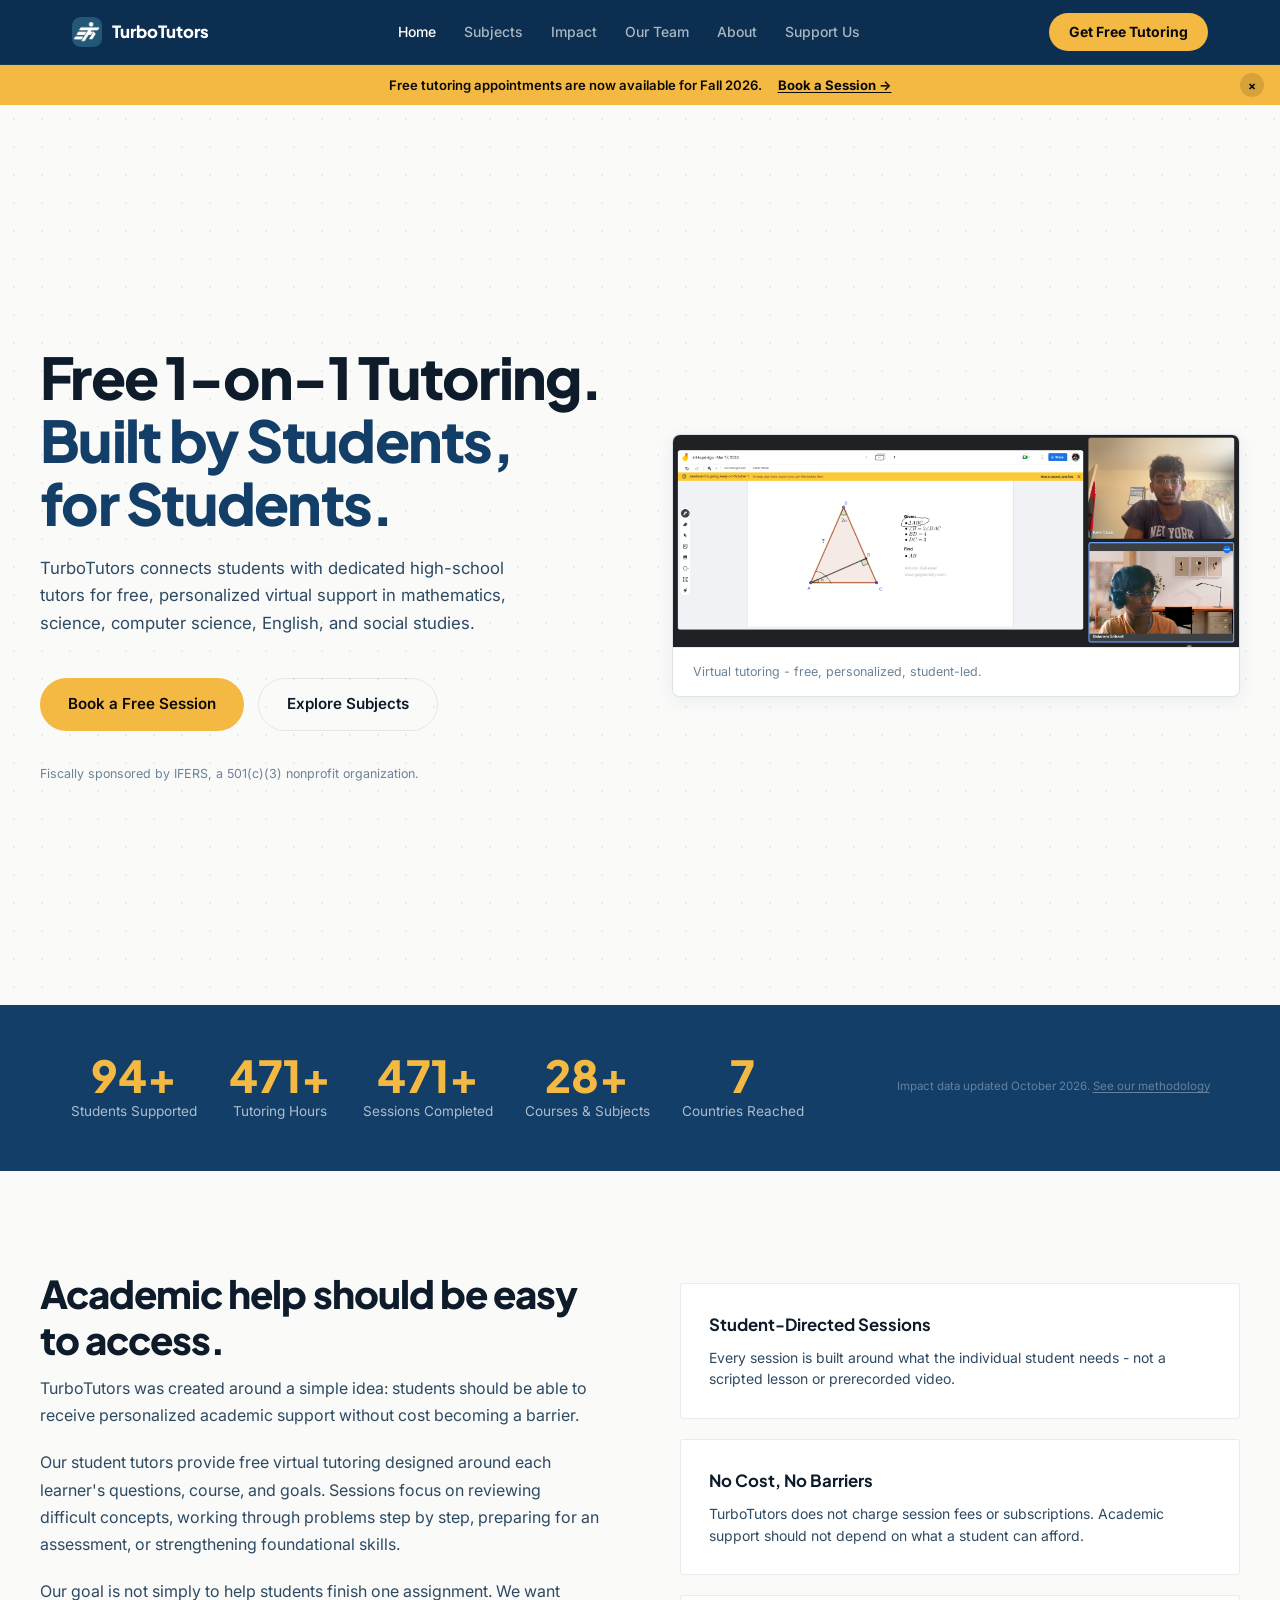
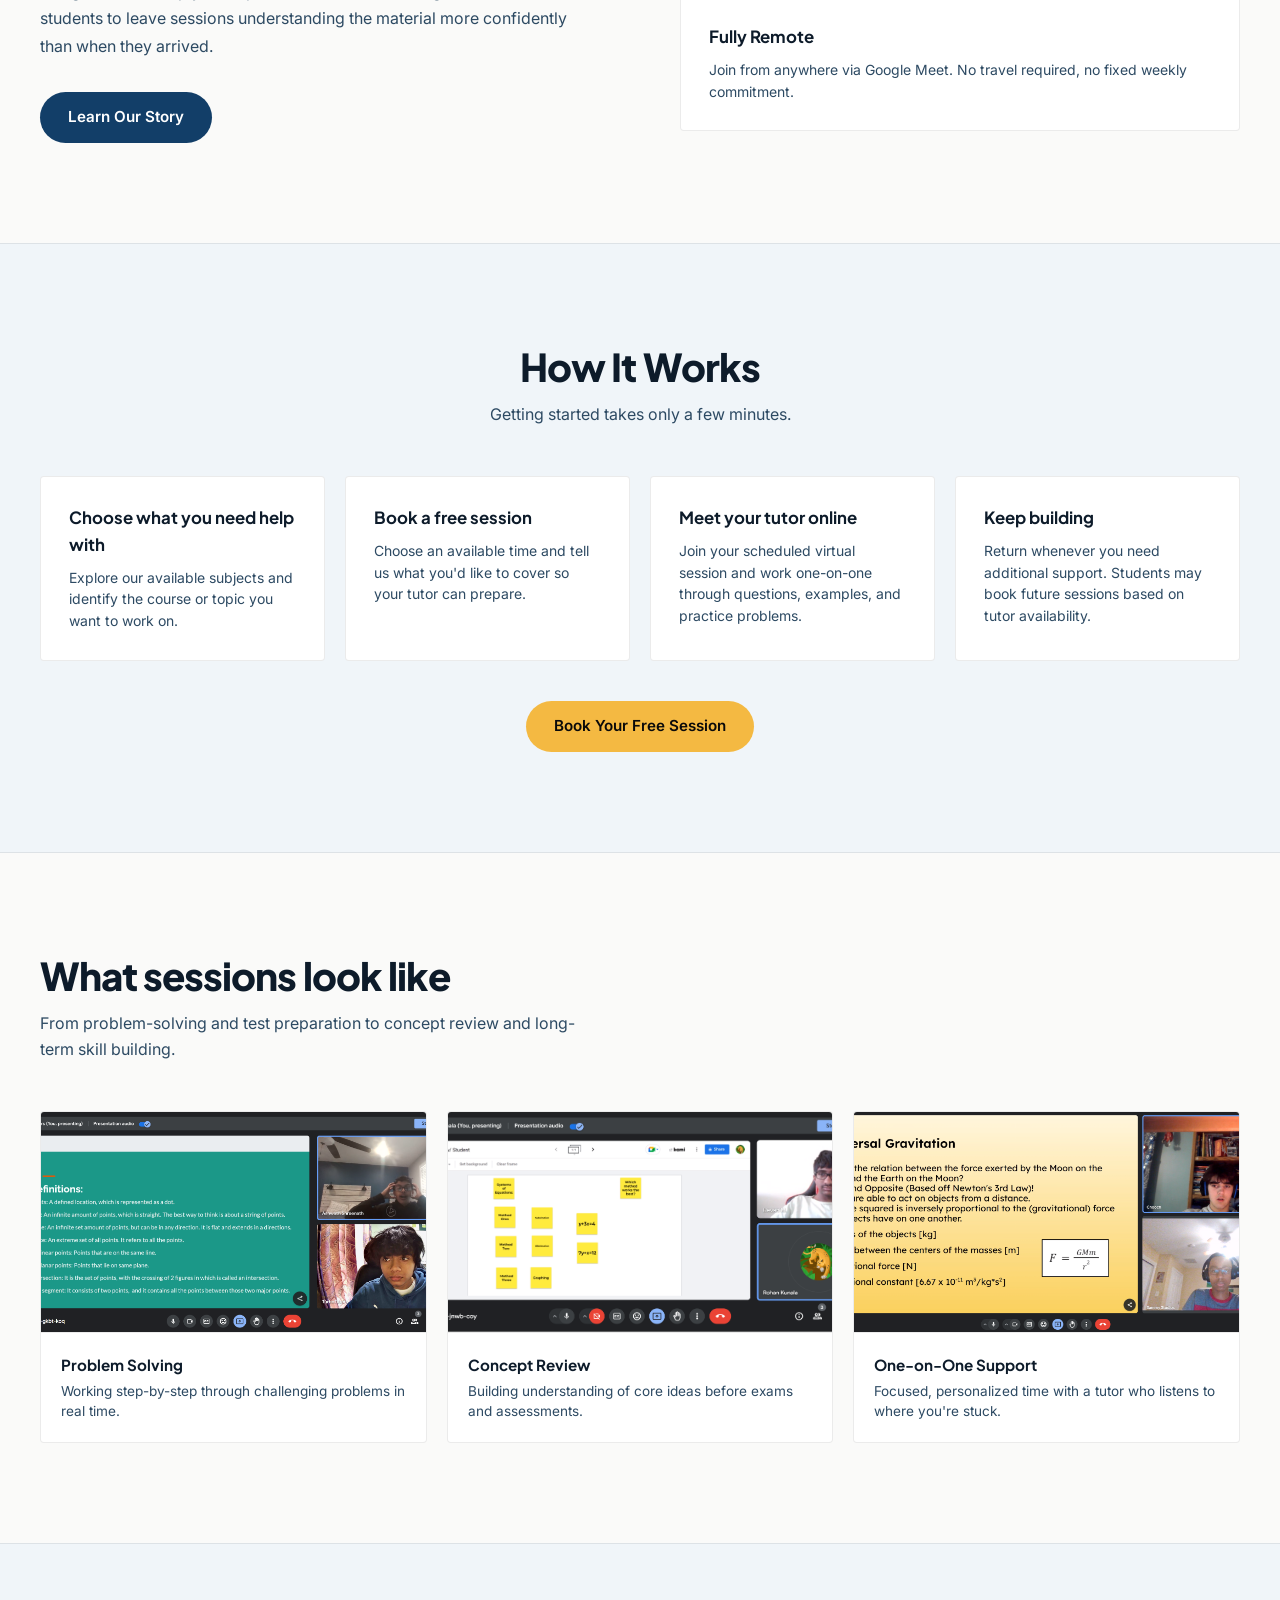
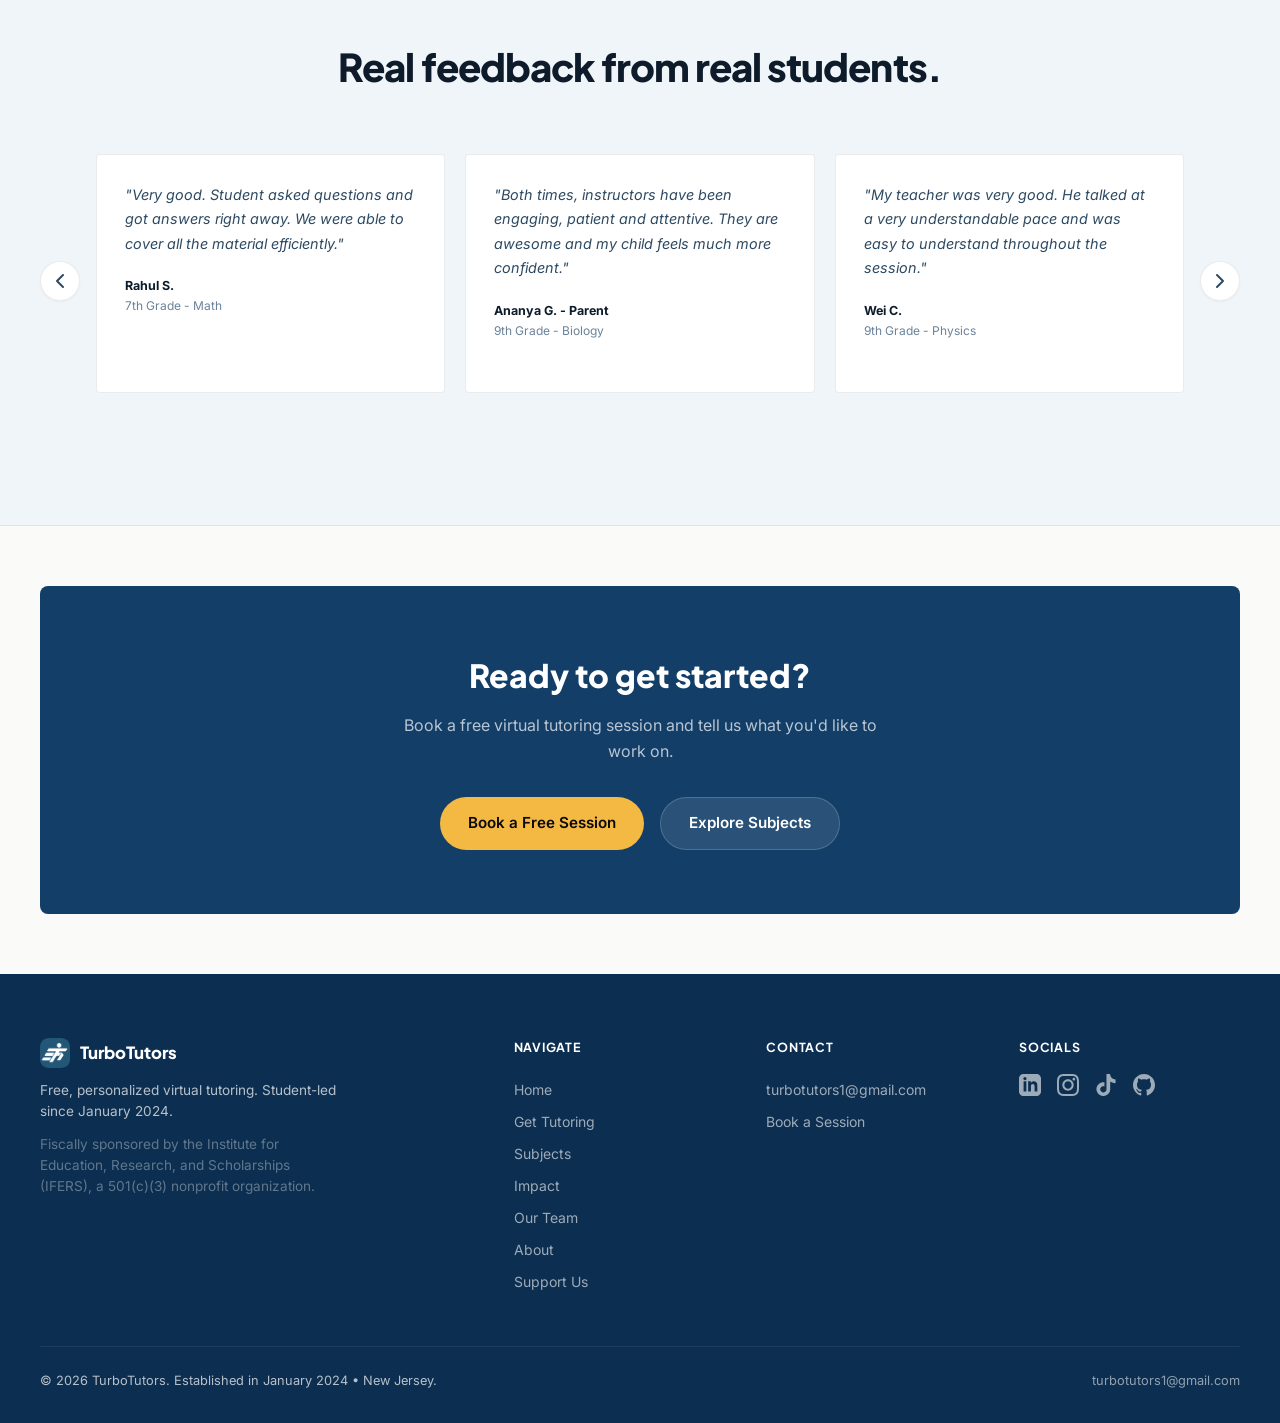
==== commit 490ad72b: "Add files via upload" ====
--- a/index.html
+++ b/index.html
@@ -92,11 +92,11 @@
             <div class="stat-label">Courses &amp; Subjects</div>
           </div>
           <div class="stat-item">
-            <div class="stat-num" data-target="20" data-suffix="+">20+</div>
+            <div class="stat-num" data-target="7">7</div>
             <div class="stat-label">Countries Reached</div>
           </div>
         </div>
-        <p class="stats-updated">Impact data updated August 2026. <a href="impact.html">See our methodology</a></p>
+        <p class="stats-updated">Impact data updated October 2026. <a href="impact.html">See our methodology</a></p>
       </div>
     </section>
 
@@ -123,19 +123,16 @@
           </div>
           <div class="reveal reveal-delay-1" style="display:flex;flex-direction:column;gap:1.25rem;">
             <div class="card">
-              <div class="card-num-header">01 - Personalized</div>
               <h3>Student-Directed Sessions</h3>
               <p>Every session is built around what the individual student needs - not a scripted lesson or prerecorded
                 video.</p>
             </div>
             <div class="card">
-              <div class="card-num-header">02 - Free</div>
               <h3>No Cost, No Barriers</h3>
               <p>TurboTutors does not charge session fees or subscriptions. Academic support should not depend on what a
                 student can afford.</p>
             </div>
             <div class="card">
-              <div class="card-num-header">03 - Virtual</div>
               <h3>Fully Remote</h3>
               <p>Join from anywhere via Google Meet. No travel required, no fixed weekly commitment.</p>
             </div>
@@ -155,23 +152,19 @@
         </div>
         <div class="cards-grid">
           <div class="card reveal">
-            <div class="card-num-header">01 - Choose</div>
             <h3>Choose what you need help with</h3>
             <p>Explore our available subjects and identify the course or topic you want to work on.</p>
           </div>
           <div class="card reveal reveal-delay-1">
-            <div class="card-num-header">02 - Book</div>
             <h3>Book a free session</h3>
             <p>Choose an available time and tell us what you'd like to cover so your tutor can prepare.</p>
           </div>
           <div class="card reveal reveal-delay-2">
-            <div class="card-num-header">03 - Meet</div>
             <h3>Meet your tutor online</h3>
             <p>Join your scheduled virtual session and work one-on-one through questions, examples, and practice
               problems.</p>
           </div>
           <div class="card reveal reveal-delay-3">
-            <div class="card-num-header">04 - Return</div>
             <h3>Keep building</h3>
             <p>Return whenever you need additional support. Students may book future sessions based on tutor
               availability.</p>
@@ -238,42 +231,42 @@
                 "Very good. Student asked questions and got answers right away. We were able to cover all the material
                 efficiently."</p>
               <div style="font-size:0.78rem;font-weight:700;color:var(--text);">Rahul S.</div>
-              <div style="font-size:0.75rem;color:var(--text-muted);">9th Grade - Math</div>
+              <div style="font-size:0.75rem;color:var(--text-muted);">7th Grade - Math</div>
             </div>
             <div class="card testimonial-slide">
               <p style="font-size:0.9rem;color:var(--text-2);line-height:1.7;font-style:italic;margin-bottom:1.25rem;">
                 "Both times, instructors have been engaging, patient and attentive. They are awesome and my child feels
                 much more confident."</p>
               <div style="font-size:0.78rem;font-weight:700;color:var(--text);">Ananya G. - Parent</div>
-              <div style="font-size:0.75rem;color:var(--text-muted);">10th Grade - Biology</div>
+              <div style="font-size:0.75rem;color:var(--text-muted);">9th Grade - Biology</div>
             </div>
             <div class="card testimonial-slide">
               <p style="font-size:0.9rem;color:var(--text-2);line-height:1.7;font-style:italic;margin-bottom:1.25rem;">
                 "My teacher was very good. He talked at a very understandable pace and was easy to understand throughout
                 the session."</p>
               <div style="font-size:0.78rem;font-weight:700;color:var(--text);">Wei C.</div>
-              <div style="font-size:0.75rem;color:var(--text-muted);">11th Grade - Chemistry</div>
-            </div>
-            <div class="card testimonial-slide">
-              <p style="font-size:0.9rem;color:var(--text-2);line-height:1.7;font-style:italic;margin-bottom:1.25rem;">
-                "The sessions are very engaging. I was struggling with Calculus, but my tutor broke down the derivatives
+              <div style="font-size:0.75rem;color:var(--text-muted);">9th Grade - Physics</div>
+            </div>
+            <div class="card testimonial-slide">
+              <p style="font-size:0.9rem;color:var(--text-2);line-height:1.7;font-style:italic;margin-bottom:1.25rem;">
+                "The sessions are very engaging. I was struggling with Algebra, but my tutor broke down the equations
                 perfectly. Highly recommend!"</p>
               <div style="font-size:0.78rem;font-weight:700;color:var(--text);">Priya P.</div>
-              <div style="font-size:0.75rem;color:var(--text-muted);">12th Grade - Calculus</div>
+              <div style="font-size:0.75rem;color:var(--text-muted);">8th Grade - Algebra I</div>
             </div>
             <div class="card testimonial-slide">
               <p style="font-size:0.9rem;color:var(--text-2);line-height:1.7;font-style:italic;margin-bottom:1.25rem;">
                 "My tutor was incredibly patient and explained the concept in a completely different way than my teacher
                 had. I finally understood how to approach the problem."</p>
               <div style="font-size:0.78rem;font-weight:700;color:var(--text);">Sarah M.</div>
-              <div style="font-size:0.75rem;color:var(--text-muted);">10th Grade - Algebra II</div>
+              <div style="font-size:0.75rem;color:var(--text-muted);">9th Grade - Geometry</div>
             </div>
             <div class="card testimonial-slide">
               <p style="font-size:0.9rem;color:var(--text-2);line-height:1.7;font-style:italic;margin-bottom:1.25rem;">
                 "I really appreciated that I could tell my tutor exactly what I was struggling with and we worked on
                 exactly that the whole session. It wasn't generic."</p>
               <div style="font-size:0.78rem;font-weight:700;color:var(--text);">Michael C.</div>
-              <div style="font-size:0.75rem;color:var(--text-muted);">11th Grade - Physics</div>
+              <div style="font-size:0.75rem;color:var(--text-muted);">10th Grade - Physics</div>
             </div>
           </div>
           <button class="scroll-btn next" aria-label="Next feedback" id="testi-next">
--- a/styles.css
+++ b/styles.css
@@ -61,7 +61,7 @@
   text-align: center; padding: 0.6rem 2rem;
   font-size: 0.82rem; font-weight: 600;
   display: flex; align-items: center; justify-content: center; gap: 1rem;
-  position: relative; z-index: 200;
+  position: relative; z-index: 1;
 }
 .announce-banner a {
   color: #0A0A0A; text-decoration: underline; text-underline-offset: 2px;
@@ -272,18 +272,6 @@
   font-family: var(--font-head); font-size: 1.05rem; font-weight: 700; margin-bottom: 0.5rem;
 }
 .card p { font-size: 0.875rem; color: var(--text-2); line-height: 1.55; }
-
-.card-num-header {
-  font-family: var(--font-body);
-  font-size: 0.68rem; font-weight: 700; letter-spacing: 0.15em;
-  color: var(--accent-dark); margin-bottom: 1.25rem;
-  text-transform: uppercase;
-  display: flex; align-items: center; gap: 8px;
-}
-.card-num-header::after {
-  content: '';
-  flex-grow: 1; height: 1px; background: var(--border);
-}
 
 .card-img-top {
   width: 100%; height: 160px; object-fit: cover;
@@ -495,18 +483,14 @@
 }
 .fiscal-notice strong { color: var(--text); }
 
-.method-row {
-  background: var(--bg-card); border: 1px solid var(--border);
-  border-radius: var(--radius-md); padding: 1.5rem;
-  margin-bottom: 0.75rem;
-  display: flex; gap: 1.25rem; align-items: flex-start;
-}
+.method-list { display: flex; flex-direction: column; gap: 1.25rem; }
+.method-list li { display: flex; gap: 0.875rem; align-items: flex-start; }
 .method-dot {
   width: 8px; height: 8px; border-radius: 50%;
-  background: var(--navy); flex-shrink: 0; margin-top: 0.45rem;
-}
-.method-row h4 { font-family: var(--font-head); font-size: 0.95rem; font-weight: 700; margin-bottom: 0.25rem; }
-.method-row p { font-size: 0.85rem; color: var(--text-2); line-height: 1.55; }
+  background: var(--navy); flex-shrink: 0; margin-top: 0.5rem;
+}
+.method-list p { font-size: 0.875rem; color: var(--text-2); line-height: 1.6; }
+.method-list strong { font-family: var(--font-head); color: var(--text); }
 
 .bar-row { margin-bottom: 1.25rem; }
 .bar-label-row { display: flex; justify-content: space-between; margin-bottom: 0.4rem; }
@@ -514,7 +498,7 @@
 .bar-val { font-size: 0.875rem; color: var(--text-muted); }
 .bar-bg { height: 8px; background: var(--surface); border-radius: 10px; overflow: hidden; }
 .bar-fill { height: 100%; border-radius: 10px; background: var(--navy); }
-.bar-fill.gold { background: var(--accent-dark); }
+.bar-fill.light { background: #5B92B5; }
 .bar-fill.blue { background: var(--blue); }
 .bar-fill.muted { background: var(--text-muted); }
 
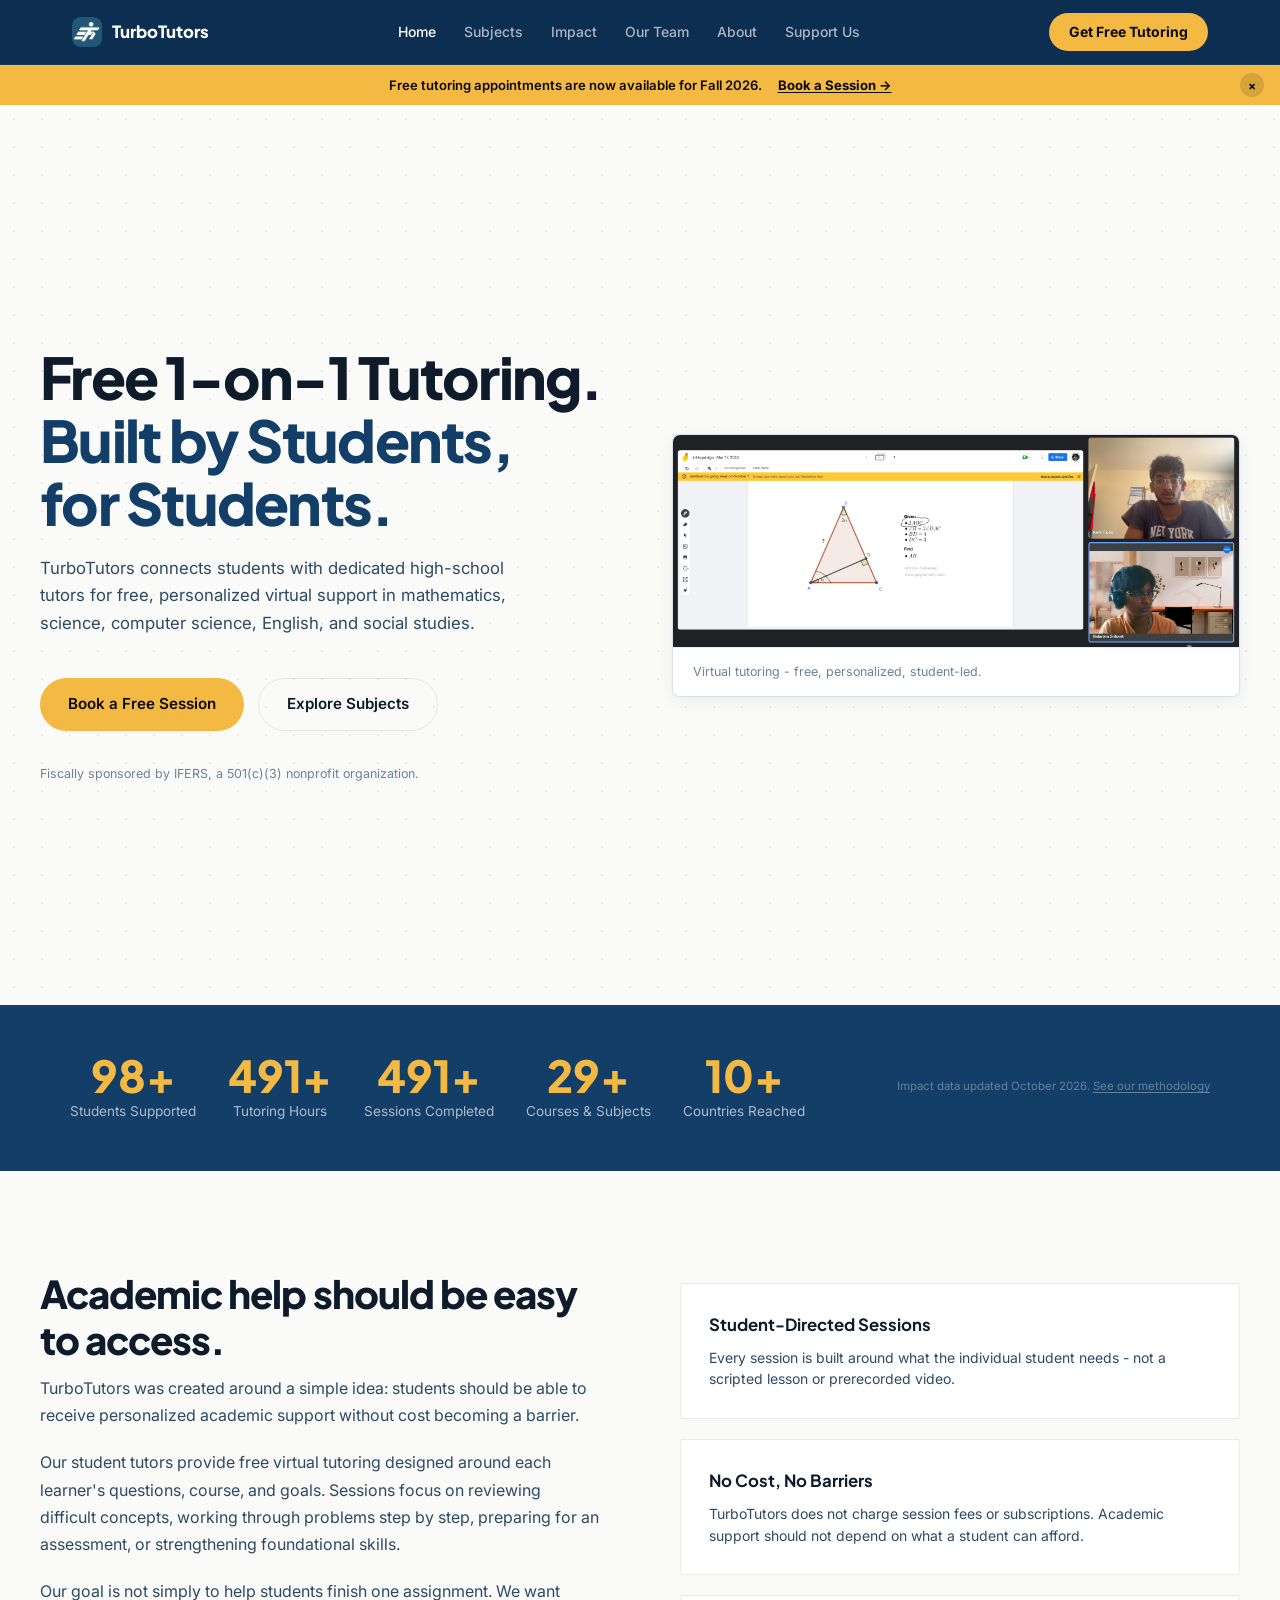
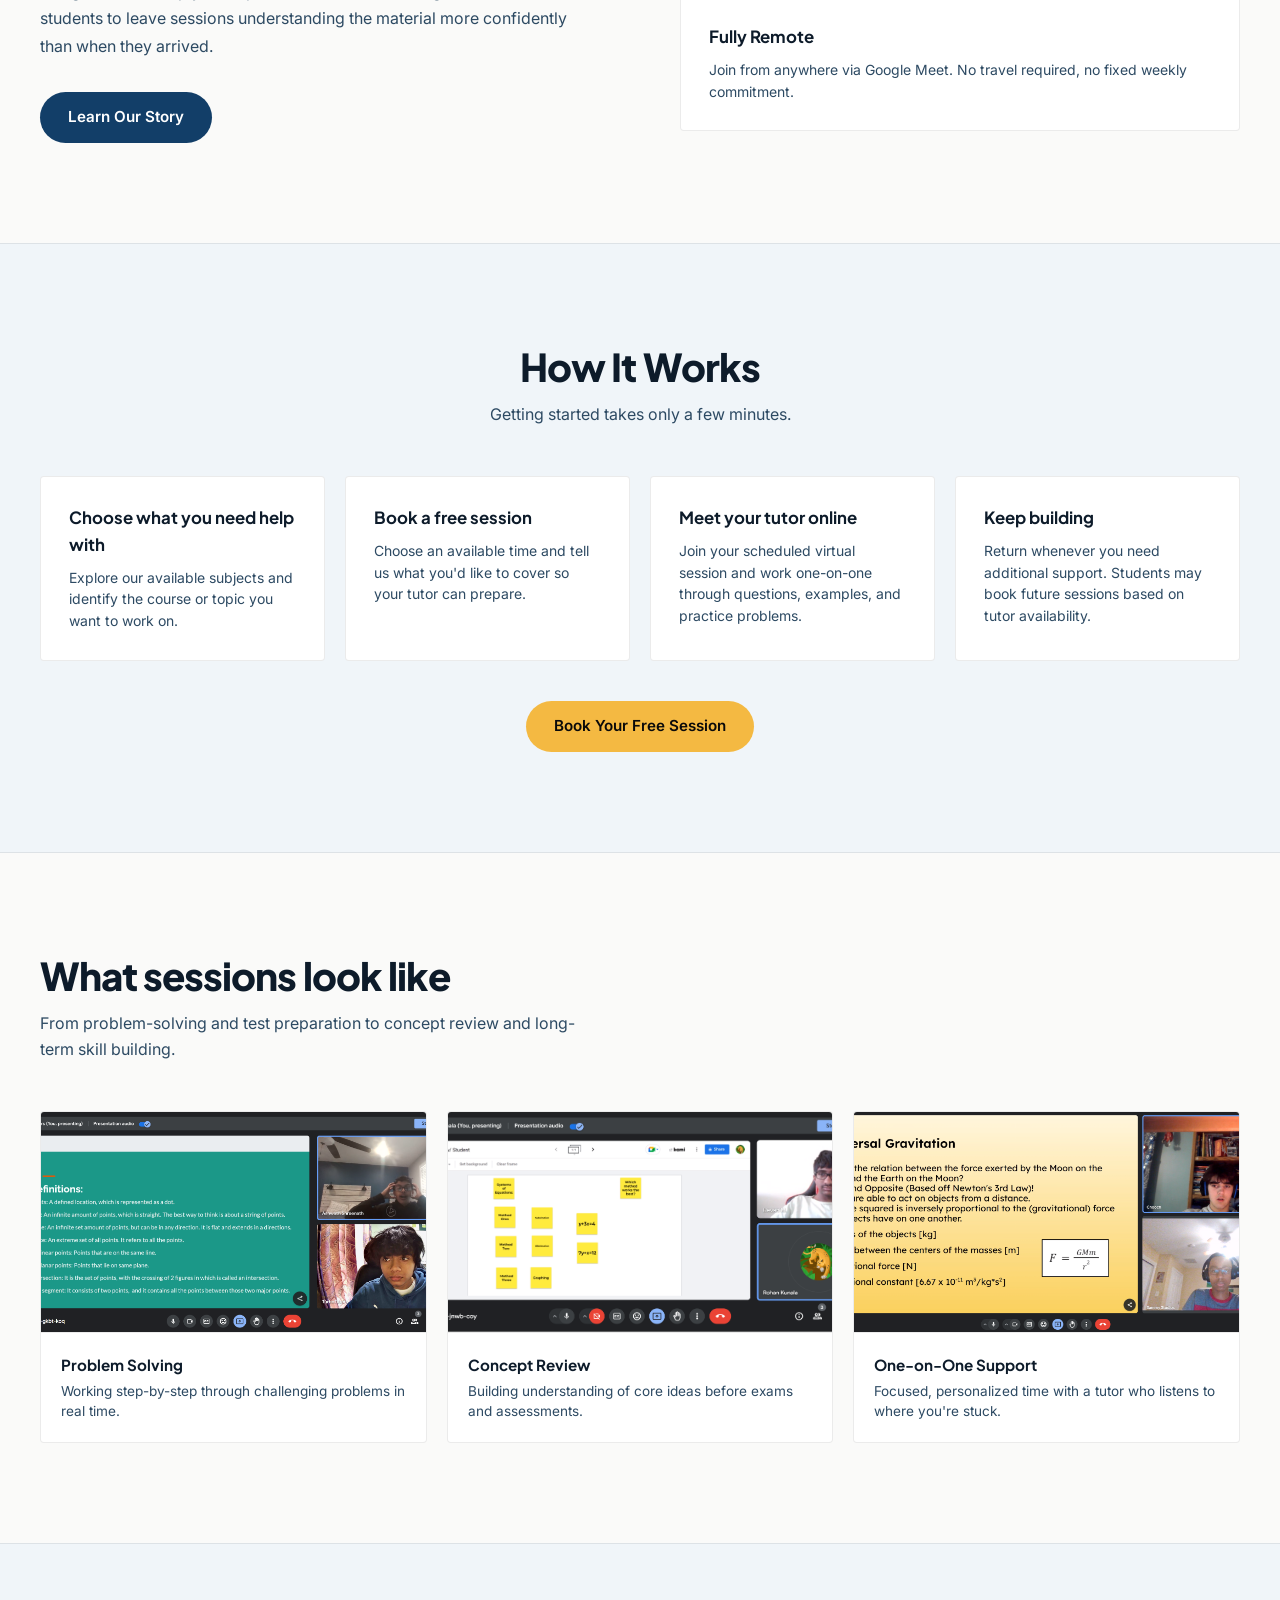
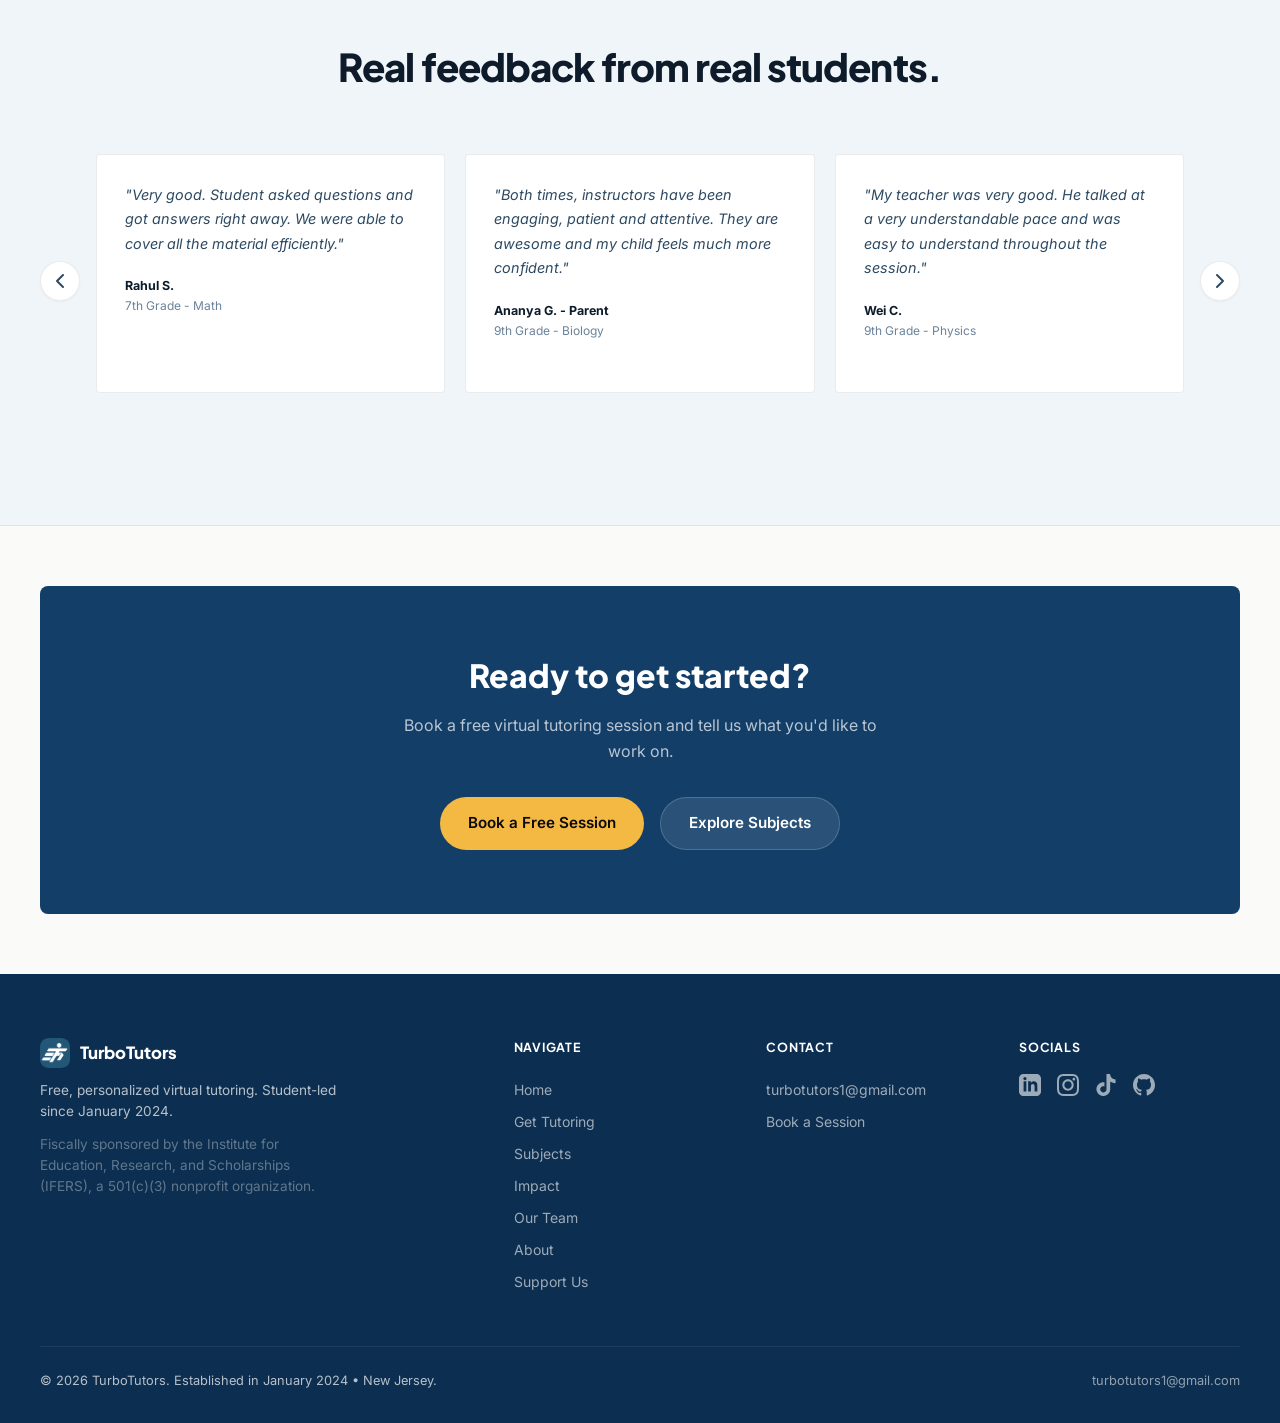
==== commit 12ac6876: "feat: update website" ====
--- a/index.html
+++ b/index.html
@@ -92,7 +92,7 @@
             <div class="stat-label">Courses &amp; Subjects</div>
           </div>
           <div class="stat-item">
-            <div class="stat-num" data-target="7">7</div>
+            <div class="stat-num" data-target="10" data-suffix="+">10+</div>
             <div class="stat-label">Countries Reached</div>
           </div>
         </div>
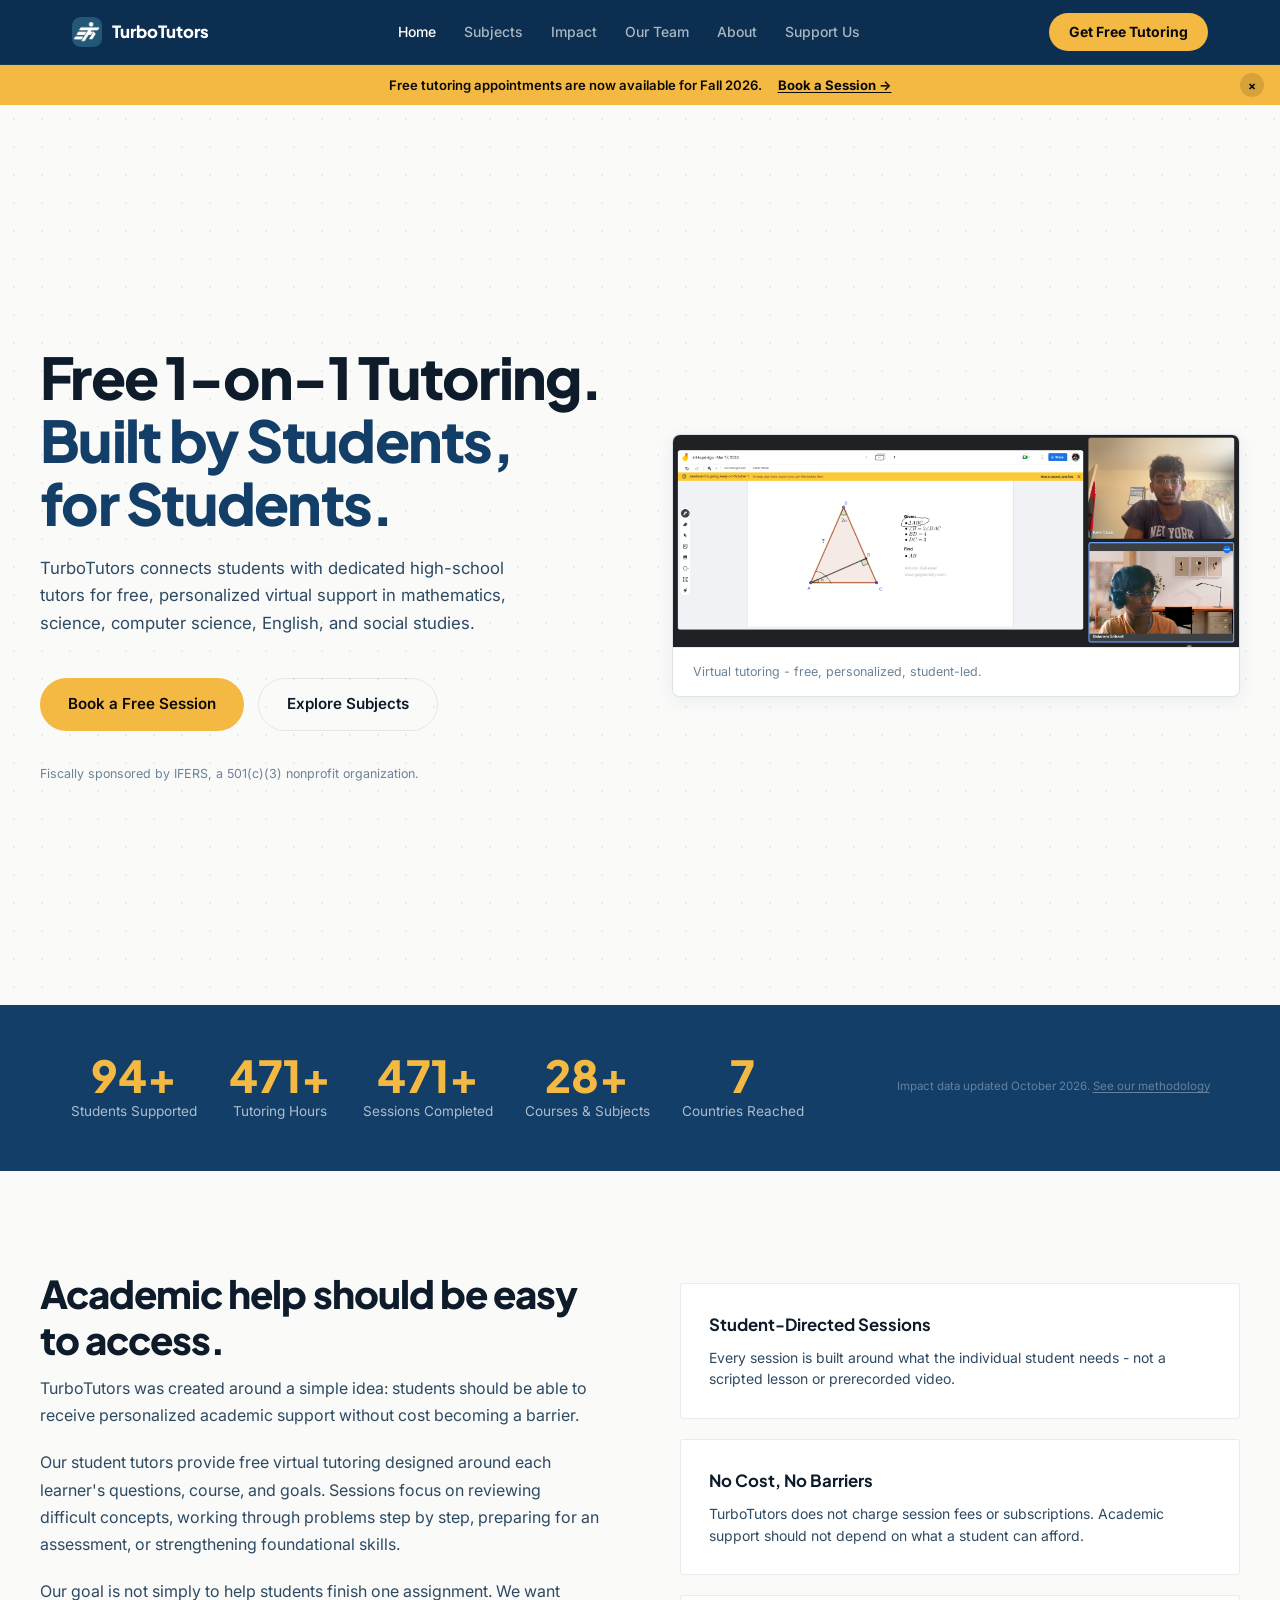
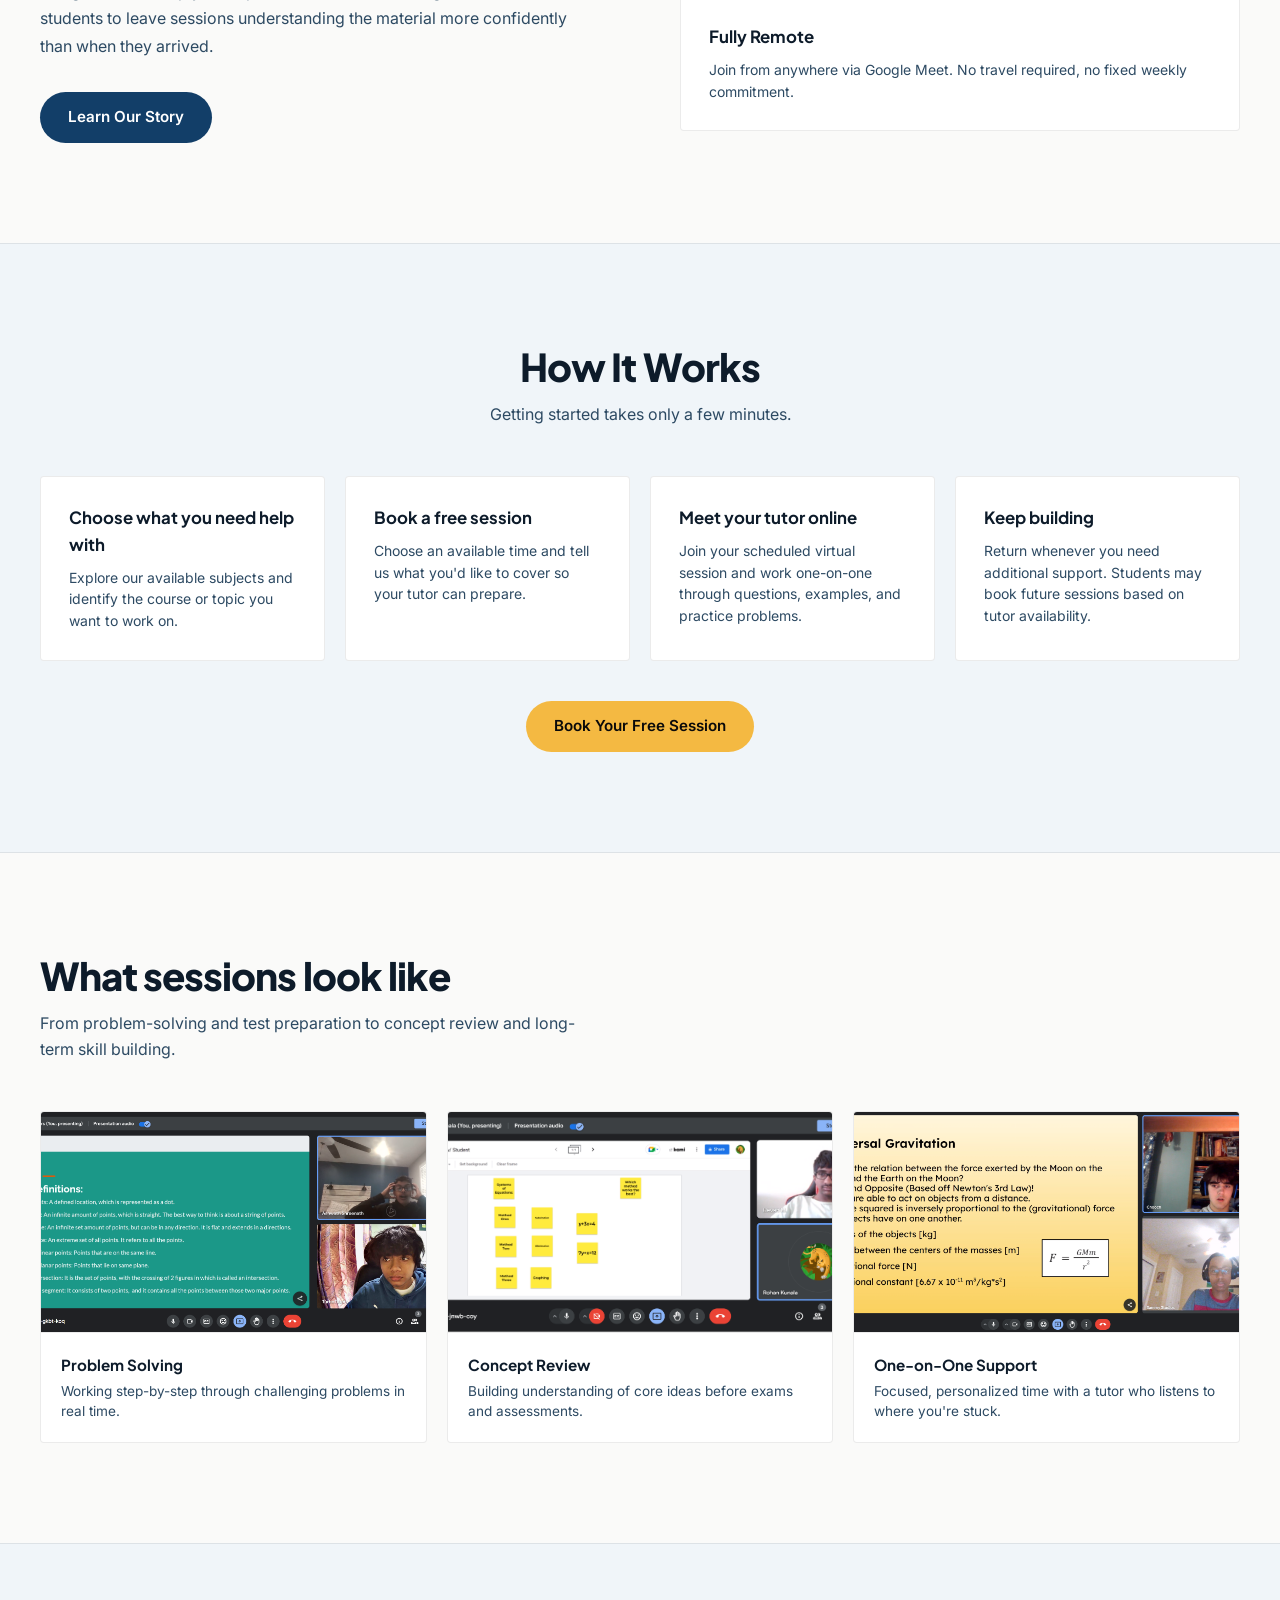
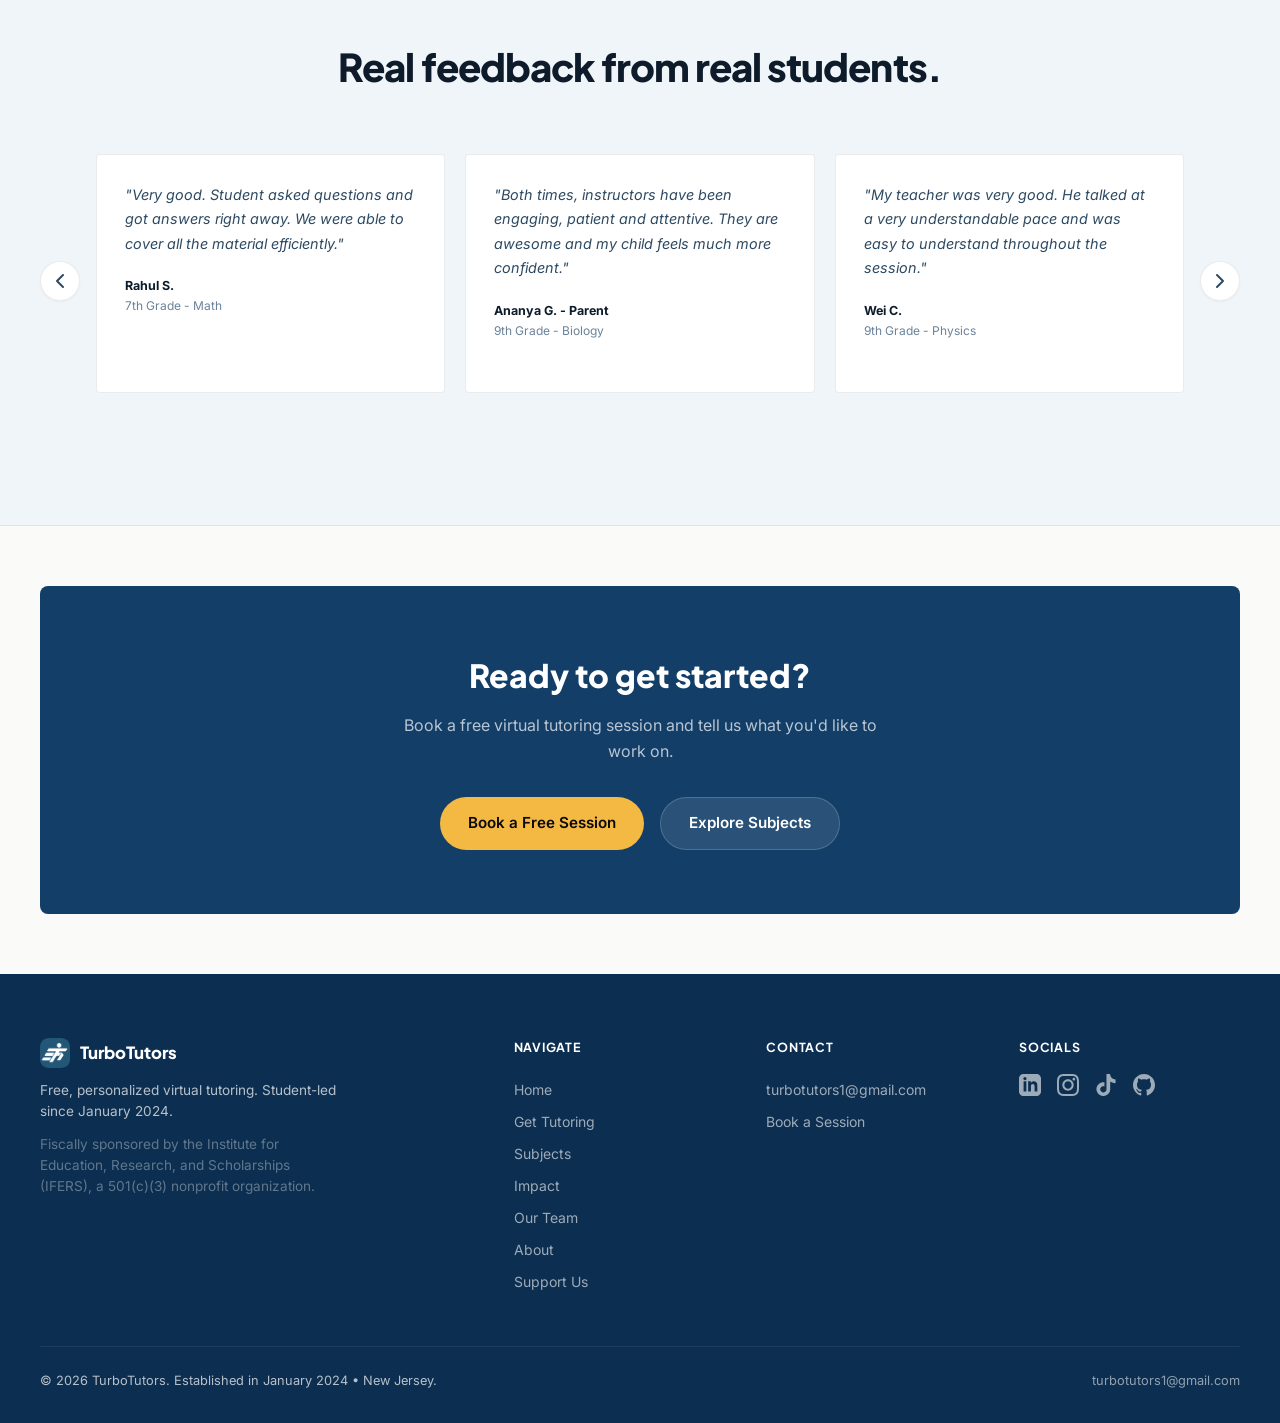
==== commit 9bd2d087: "Add files via upload" ====
--- a/index.html
+++ b/index.html
@@ -92,7 +92,7 @@
             <div class="stat-label">Courses &amp; Subjects</div>
           </div>
           <div class="stat-item">
-            <div class="stat-num" data-target="10" data-suffix="+">10+</div>
+            <div class="stat-num" data-target="7">7</div>
             <div class="stat-label">Countries Reached</div>
           </div>
         </div>
